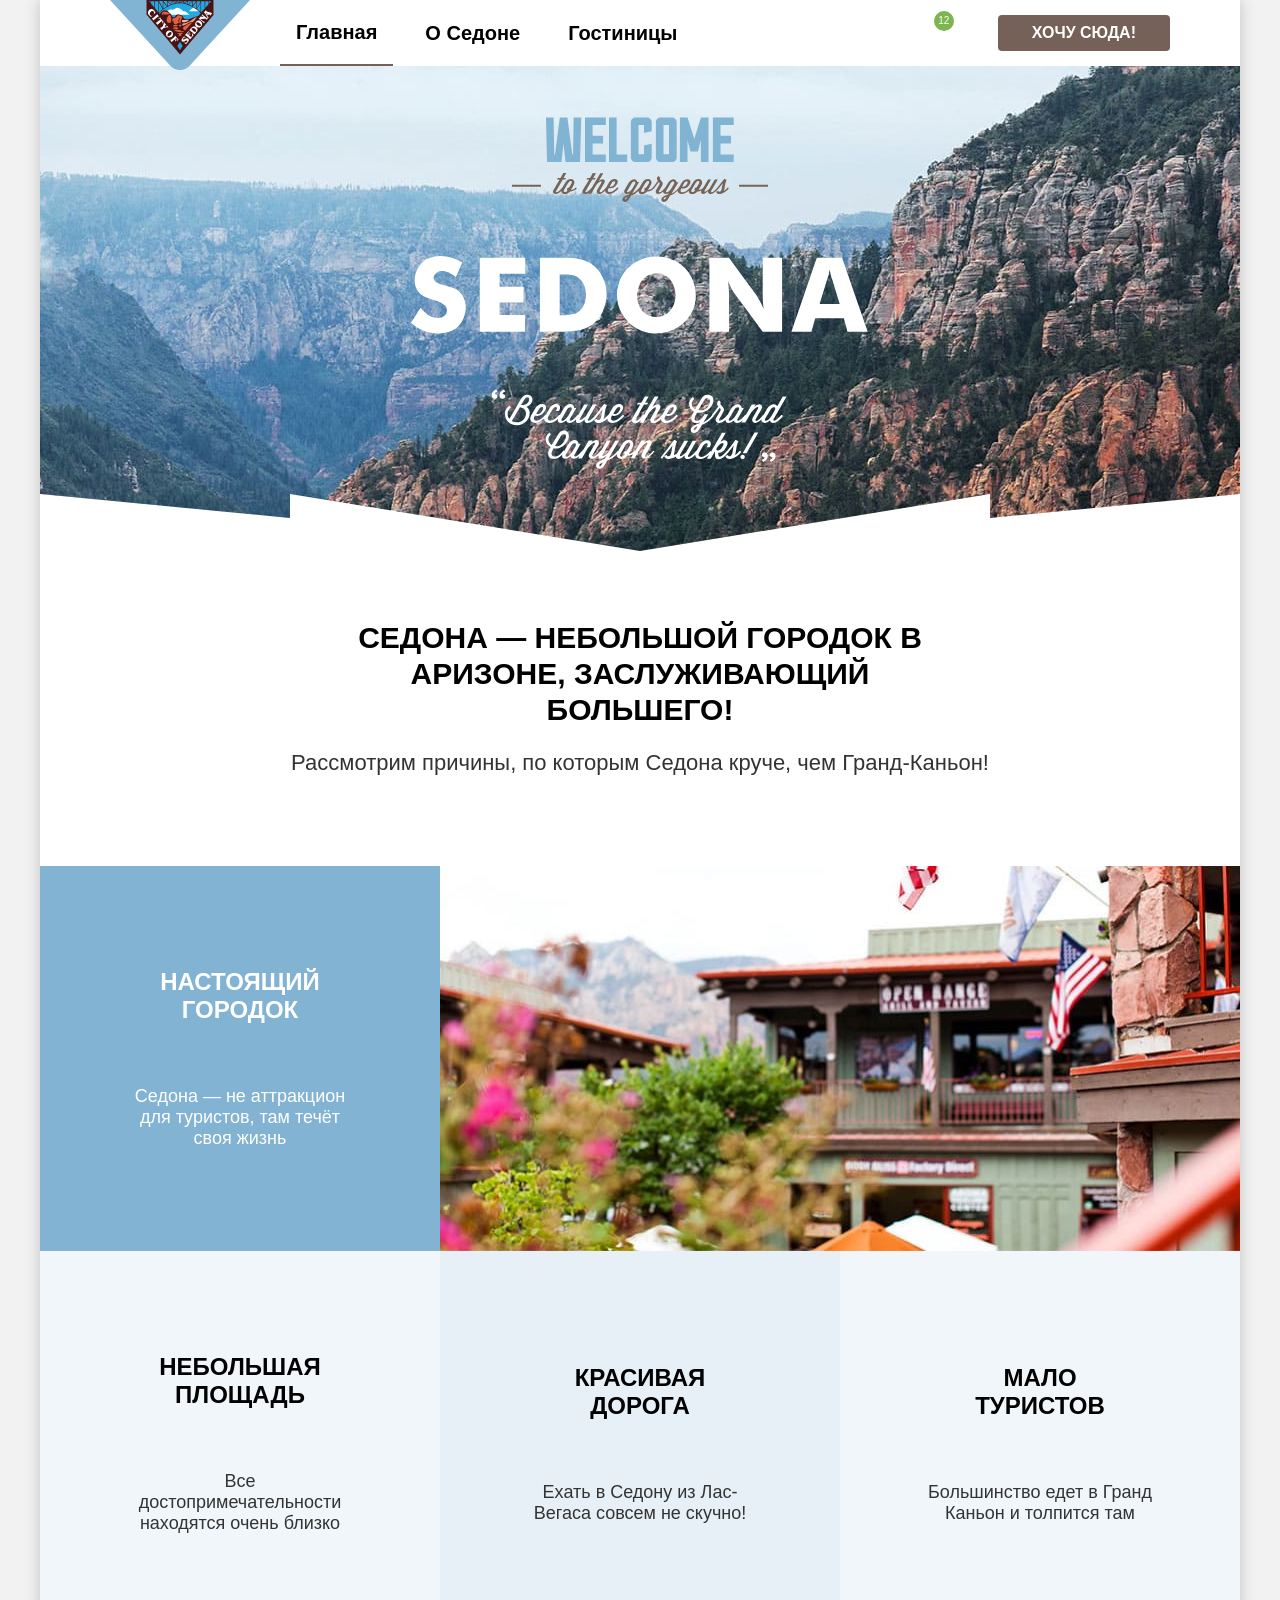
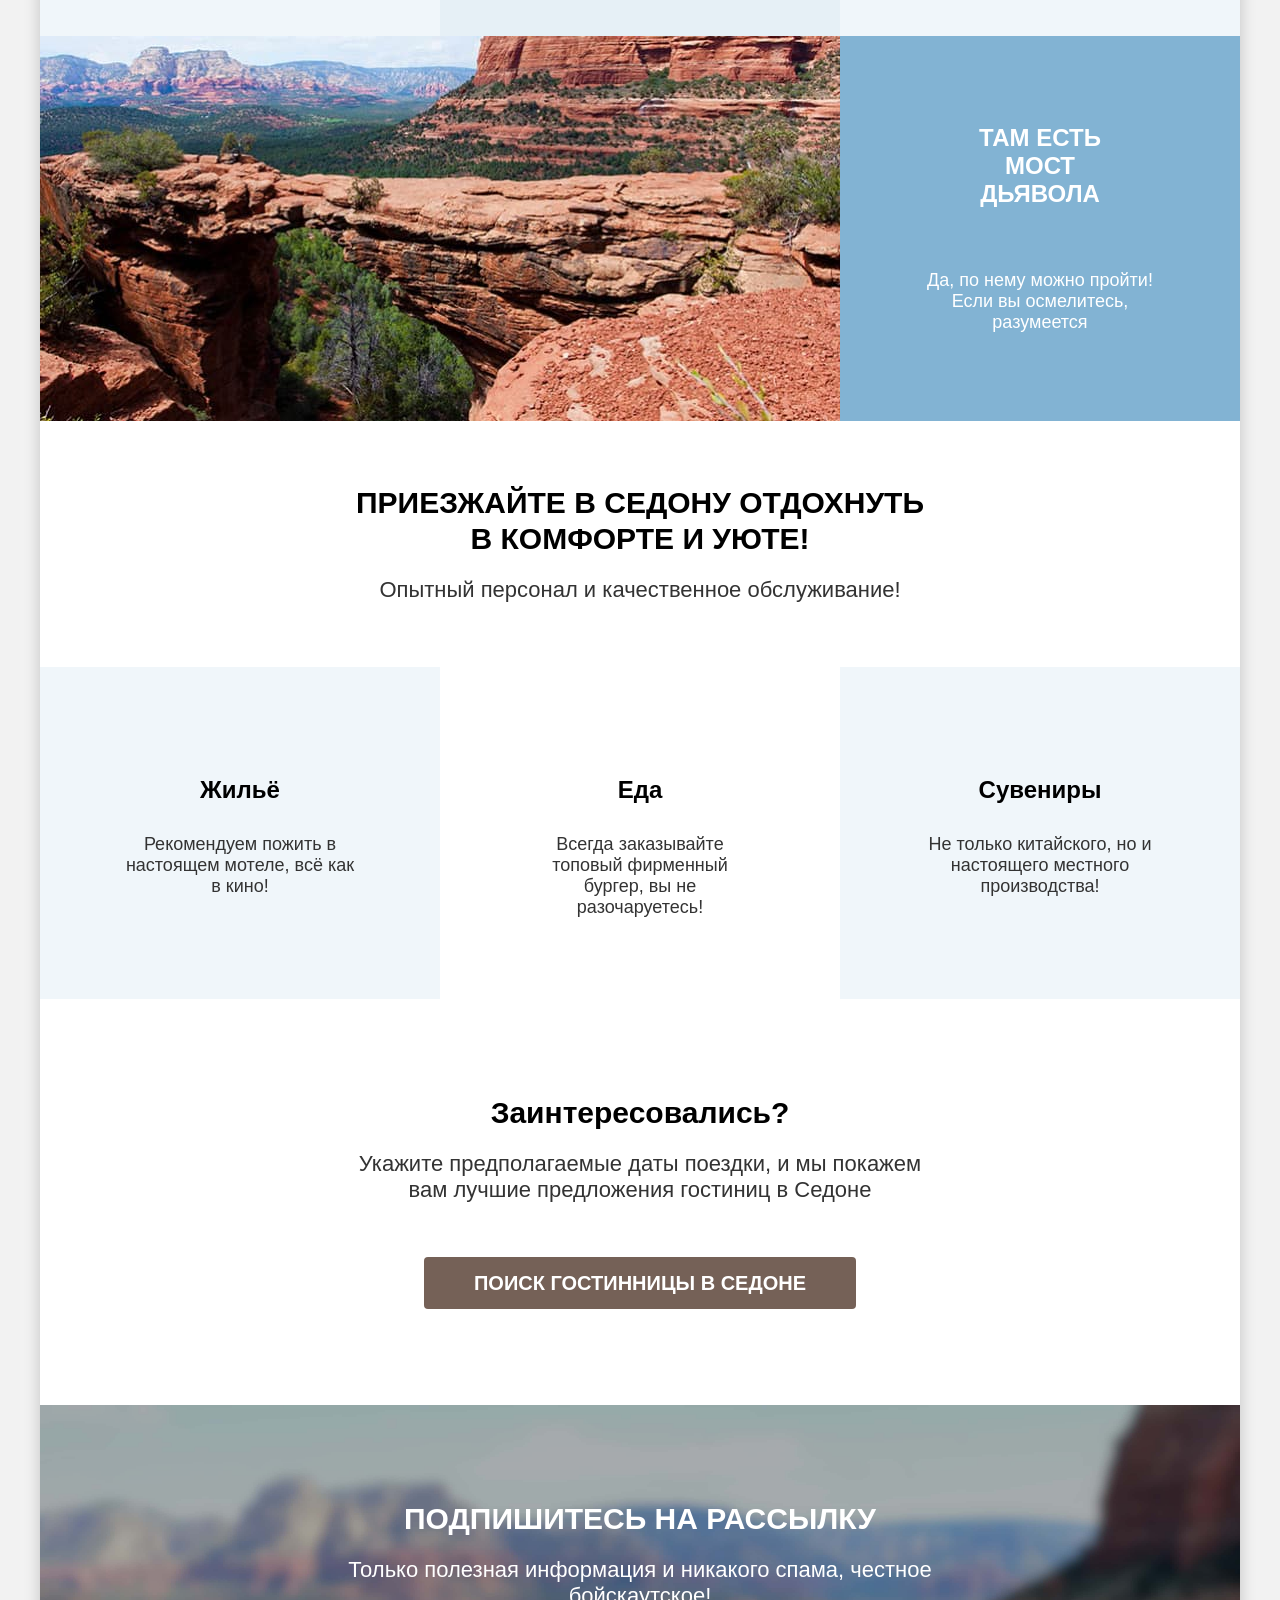
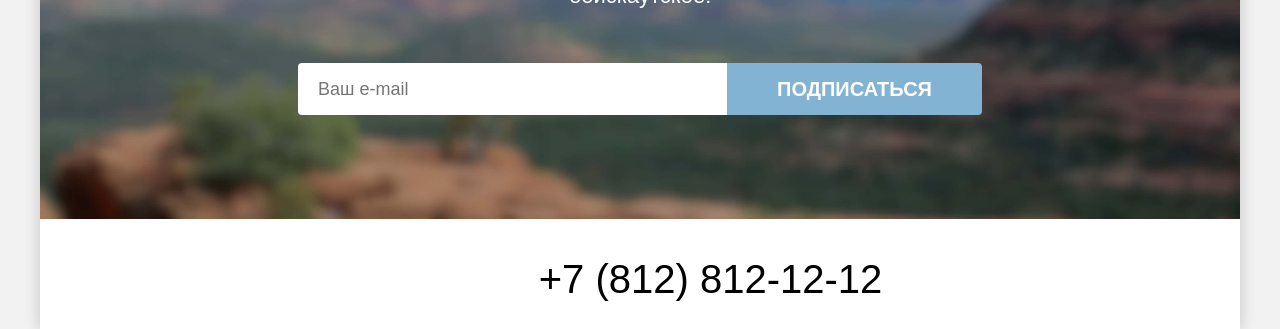
==== index.html @ 829bb5c4 "добавляет гриды" ====
<!DOCTYPE html>
<html lang="ru">

  <head>
    <meta charset="utf-8">
    <meta name="viewport" content="width=device-width,initial-scale=1">
    <link rel="stylesheet" href="styles/style.css">
    <title>HTML Academy: Седона</title>
  </head>

  <body class="page">
    <div class="page__wrapper">
      <header class="page-header">
        <nav class="page-header__navigation navigation">
          <a class="navigation__logo" href="index.html" aria-current="page">
            <img class="navigation__image" src="images/logo.svg" width="140" height="70" alt="Логотип Седона">
          </a>
          <ul class="navigation__list">
            <li class="navigation__item">
              <a class="navigation__link navigation__link_current" href="#" aria-current="page">Главная</a>
            </li>
            <li class="navigation__item">
              <a class="navigation__link" href="#">О Седоне</a>
            </li>
            <li class="navigation__item">
              <a class="navigation__link" href="catalog.html">Гостиницы</a>
            </li>
          </ul>
        </nav>
        <div class="page-header__user user-menu">
          <a class="user-menu__search user-menu__button" href="#">
            <span class="visually-hidden">Поиск</span>
          </a>
          <a class="user-menu__favorites user-menu__button" href="#">
            <span class="visually-hidden">Избранное</span>
            <span class="user-menu__favorites-count">12</span>
          </a>
          <a class="user-menu__want" href="#">хочу сюда!</a>
        </div>
      </header>

      <main class="main">
        <section class="main__hero hero">
          <img class="hero__image" src="images/hero.svg" width="458" height="352"
            alt="Welcome to the gorgeous Sedona, because the Grand Canyon sucks!" lang="en">
          <h1 class="visually-hidden">Сайти бронирования отелей в Седоне</h1>
        </section>

        <section class="main__advantages advantages">
          <h2 class="visually-hidden">Преимущества</h2>

          <p class="advantages__slogan">Седона — небольшой городок в Аризоне, заслуживающий большего!</p>
          <p class="advantages__subtext">Рассмотрим причины, по которым Седона круче, чем Гранд-Каньон!</p>

          <ul class="advantages__list">

            <li class="advantages__item advantages__item_dark advantages__item_special">
              <div class="advantages__container">
                <h3 class="advantages__title">Настоящий городок</h3>
                <p class="advantages__text advantages__text_dark">Седона — не аттракцион для туристов, там течёт своя
                  жизнь</p>
              </div>
              <img class="advantages__image" src="images/real-city.jpg" width="800" height="385" alt="Улицы седоны">
            </li>

            <li class="advantages__item advantages__item_light">

              <div class="advantages__container">
                <h3 class="advantages__title">Небольшая площадь</h3>
                <p class="advantages__text">Все достопримечательности находятся очень близко</p>
              </div>
            </li>

            <li class="advantages__item ">
              <div class="advantages__container">
                <h3 class="advantages__title">Красивая дорога</h3>
                <p class="advantages__text">Ехать в Седону из Лас-Вегаса совсем не скучно!</p>
              </div>
            </li>

            <li class="advantages__item advantages__item_light">
              <div class="advantages__container">
                <h3 class="advantages__title">Мало туристов</h3>
                <p class="advantages__text">Большинство едет в Гранд Каньон и толпится там</p>
              </div>
            </li>

            <li class="advantages__item advantages__item_dark advantages__item_special">
              <img class="advantages__image" src="images/devils-bridge.jpg" width="800" height="385" alt="Мост дьявола">
              <div class="advantages__container">
                <h3 class="advantages__title">Там есть
                  мост дьявола</h3>
                <p class="advantages__text advantages__text_dark">Да, по нему можно пройти! Если вы осмелитесь,
                  разумеется</p>
              </div>
            </li>
          </ul>
        </section>

        <section class="main__facilities facilities">
          <h2 class="visually-hidden">Возможности</h2>
          <p class="facilities__heading">Приезжайте в Седону отдохнуть<br>в комфорте и уюте!</p>
          <p class="facilities__text">Опытный персонал и качественное обслуживание!</p>
          <ul class="facilities__list">
            <li class="facilities__item facilities__item_dark">
              <h3 class="facilities__item-title">Жильё</h3>
              <p class="facilities__item-text">Рекомендуем пожить в настоящем мотеле,
                всё как в кино!</p>
            </li>
            <li class="facilities__item">
              <h3 class="facilities__item-title">Еда</h3>
              <p class="facilities__item-text">Всегда заказывайте
                топовый фирменный бургер, вы не разочаруетесь!</p>
            </li>
            <li class="facilities__item facilities__item_dark">
              <h3 class="facilities__item-title">Сувениры</h3>
              <p class="facilities__item-text">Не только китайского,
                но и настоящего местного производства!</p>
            </li>
          </ul>
        </section>

        <section class="main__hotel-search hotel-search">
          <h2 class="visually-hidden">Поиск гостиницы</h2>
          <p class="hotel-search__heading">Заинтересовались?</p>
          <p class="hotel-search__text">Укажите предполагаемые даты поездки, и мы покажем вам лучшие предложения
            гостиниц
            в Седоне</p>
          <button class="hotel-search__button" type="button">Поиск гостинницы в седоне</button>
        </section>

        <section class="main__subscribe subscribe subscribe_special">
          <h2 class="subscribe__heading">Подпишитесь на рассылку</h2>
          <p class="subscribe__text subscribe__text_special">Только полезная информация и никакого спама, честное
            бойскаутское!</p>
          <form class="subscribe__form" action="https://echo.htmlacademy.ru" method="post">
            <label class="visually-hidden" for="email">Укажите ваш e-mail</label>
            <input class="subscribe__email subscribe__email_special" type="email" name="email" id="email"
              placeholder="Ваш e-mail" required autocomplete="email">
            <button class="subscribe__button" type="submit">Подписаться</button>
          </form>
        </section>
      </main>

      <footer class="page-footer">
        <ul class="page-footer__social social">
          <li class="social__item">
            <a class="social__link" href="https://vk.com/htmlacademy">
              <span class="visually-hidden">Вконтакте</span>
            </a>
          </li>
          <li class="social__item">
            <a class="social__link" href="https://t.me/htmlacademy">
              <span class="visually-hidden">Телеграм</span>
            </a>
          </li>
          <li class="social__item">
            <a class="social__link" href="https://www.youtube.com/user/htmlacademyru">
              <span class="visually-hidden">Ютуб</span>
            </a>
          </li>
        </ul>
        <a class="page-footer__phone" href="tel:+78128121212">+7 (812) 812-12-12</a>
        <a class="page-footer__logo" href="https://htmlacademy.ru/intensive/htmlcss">
          <span class="visually-hidden">HTML Academy</span>
        </a>
      </footer>
    </div>
  </body>

</html>
---- styles/style.css ----
@font-face {
  font-family: "PT Sans";
  font-style: normal;
  font-weight: 400;
  src: url("../fonts/ptsans-400.woff2") format("woff2");
  font-display: swap;
}

@font-face {
  font-family: "PT Sans";
  font-style: normal;
  font-weight: 700;
  src: url("../fonts/ptsans-700.woff2") format("woff2");
  font-display: swap;
}

:root {
  --color-text-primary: #000000;
  --color-text-secondary: #333333;
  --color-text-tertiary: #ffffff;

  --color-background-primary: #ffffff;
  --color-background-secondary: #82b3d3;
  --color-background-tertiary: rgba(130, 179, 211, 0.12);
  --color-background-quaternary: rgba(130, 179, 211, 0.2);

  --color-image-background: #a9a2a2;

  --color-button-background-primary: #756157;
  --color-button-background-secondary: #82b3d3;
  --color-button-background-tertiary: #7db54f;
  --color-button-background-quaternary: #f2f2f2;

  --color-icon-border-default: #e5e5e5;
  --color-icon-border-focus: #68a2ca;
  --color-icon-border-active: #000000;

  --font-size-text-block: 18px;
  --font-size-text-small: 16px;
  --font-size-text-basic: 22px;

  --line-height-text-block: 21px;
  --line-height-text-small: 21px;
  --line-height-text-basic: 26px;

  --font-size-heading-primary: 60px;
  --font-size-heading-secondary: 30px;
  --font-size-heading-tertiary: 24px;
  --font-size-heading-quaternary: 20px;

  --line-height-heading-primary: 78px;
  --line-height-heading-secondary: 36px;
  --line-height-heading-tertiary: 28px;
  --line-height-heading-quaternary: 24px;

  --font-size-button-primary: 20px;
  --font-size-button-secondary: 16px;

  --line-height-button-primary: 36px;
  --line-height-button-secondary: 20px;

  --font-size-checkbox: 18px;
  --line-height-checkbox: 23px;
  --font-size-input: 18px;
  --line-height-input: 24px;

  --font-weight-bold: 700;
  --font-weight-regular: 400;
}

html {
  height: 100%;
}

body {
  font-family: "PT Sans", sans-serif;
  font-size: var(--font-size-text-block);
  line-height: var(--line-height-text-block);
  font-weight: var(--font-weight-regular);
  font-style: normal;
  color: var(--color-text-primary);
  background-color: var(--color-button-background-quaternary);
}

.visually-hidden {
  position: absolute;
  width: 1px;
  height: 1px;
  margin: -1px;
  border: 0;
  padding: 0;
  white-space: nowrap;
  clip-path: inset(100%);
  clip: rect(0 0 0 0);
  overflow: hidden;
}

.page {
  margin: unset;
  height: 100%;
}

.page__wrapper {
  background-color: var(--color-background-primary);
  display: flex;
  flex-direction: column;
  min-height: 100%;
  width: 1200px;
  margin: auto;
  box-shadow: 0 0 15px 0 rgba(0, 0, 0, 0.2);
}

.page-header {
  padding-inline: 70px;
  display: flex;
  gap: 50px;
  justify-content: space-between;
  align-items: center;
}

.page-header__navigation {
  z-index: 1;
}

/* navigation */
.navigation {
  display: flex;
  gap: 30px;
  flex-grow: 2;
  flex-basis: 516px;
}

.navigation__logo {
  margin-block-end: -6px;
}

.navigation__image {
  display: block;
  flex-shrink: 0;
}

.navigation__list {
  display: flex;
  flex-wrap: wrap;
  margin: 0;
  padding: 0;
  list-style-type: none;
  gap: 8px 16px;
  align-items: center;
}

.navigation__link {
  text-decoration: none;
  display: block;
  color: inherit;
  font-weight: var(--font-weight-bold);
  font-size: var(--font-size-heading-quaternary);
  line-height: var(--line-height-heading-quaternary);
  padding: 20px 16px;
}

.navigation__link_current {
  border-bottom: 2px solid #756257;
}

.user-menu {
  margin-inline-start: auto;
  display: flex;
  align-items: center;
  justify-content: flex-end;
  flex-basis: 268px;
  row-gap: 20px;
  flex-wrap: wrap;
  flex-grow: 1;
}

.user-menu__button {
  min-width: 44px;
  min-height: 44px;
  text-decoration: none;
}

.user-menu__favorites-count {
  font-size: 10px;
  line-height: 10px;
  width: 20px;
  height: 20px;
  border-radius: 50%;
  display: flex;
  justify-content: center;
  align-items: center;

  color: var(--color-text-tertiary);
  background-color: var(--color-button-background-tertiary);
}

.user-menu__want {
  font-size: var(--font-size-button-secondary);
  line-height: var(--line-height-button-secondary);
  font-weight: var(--font-weight-bold);
  background-color: var(--color-button-background-primary);
  color: var(--color-text-tertiary);
  text-transform: uppercase;
  text-decoration: none;
  padding: 8px 34px;
  border: none;
  border-radius: 4px;
  margin-inline-start: 20px;
}

.hero {
  background-image:
    url("../images/divider.svg"), url("../images/index-main.jpg");
  background-repeat: no-repeat;
  background-size: 100% auto, cover;
  background-position: left bottom, left top;
  background-color: var(--color-image-background);
  padding-block: 51px 82px;
}

.hero__image {
  margin: auto;
  display: block;
}

/* advantages */
.advantages {
  padding-block-start: 69px;
}

.advantages__slogan {
  font-size: var(--font-size-heading-secondary);
  line-height: var(--line-height-heading-secondary);
  font-weight: var(--font-weight-bold);
  text-align: center;
  text-transform: uppercase;
  margin: 0 auto 20px;
  max-width: 620px;
}

.advantages__subtext {
  font-size: var(--font-size-text-basic);
  line-height: var(--line-height-text-basic);
  color: var(--color-text-secondary);
  text-align: center;
  margin-block-end: 90px;
  padding-inline: 150px;
}

.advantages__list {
  margin: 0;
  padding: 0;
  list-style-type: none;
  display: flex;
  flex-wrap: wrap;
}

.advantages__item {
  background-color: var(--color-background-quaternary);
  text-align: center;
  flex-basis: 400px;
  flex-grow: 1;
  min-height: 385px;
  display: flex;
  align-items: center;
}

.advantages__item_dark {
  background-color: var(--color-background-secondary);
  color: var(--color-text-tertiary);
}

.advantages__item_light {
  background-color: var(--color-background-tertiary);
}

.advantages__item_special {
  flex-basis: 100%;
}

.advantages__container {
  flex-grow: 1;
  padding-inline: 85px;
  max-width: 400px;
}

.advantages__image {
  flex-grow: 2;
  display: block;
}

.advantages__title {
  font-size: var(--font-size-heading-tertiary);
  line-height: var(--line-height-heading-tertiary);
  font-weight: var(--font-weight-bold);
  text-transform: uppercase;
  margin: 0 auto 62px;
  max-width: 175px;
}

.advantages__text {
  color: var(--color-text-secondary);
  margin: 0;
}

.advantages__text_dark {
  color: inherit;
}

/* facilities */
.facilities {
  text-align: center;
}

.facilities__heading {
  font-size: var(--font-size-heading-secondary);
  line-height: var(--line-height-heading-secondary);
  font-weight: var(--font-weight-bold);
  text-transform: uppercase;
  margin: 64px auto 20px;
}

.facilities__text {
  font-size: var(--font-size-text-basic);
  line-height: var(--line-height-text-basic);
  color: var(--color-text-secondary);
  margin: 0 auto 64px;
}

.facilities__list {
  margin: 0;
  padding: 0;
  list-style-type: none;
  display: flex;
  flex-wrap: wrap;
}

.facilities__item {
  box-sizing: border-box;
  text-align: center;
  padding: 79px 85px 81px;
  flex-basis: 33.3%;
  flex-grow: 1;
}

.facilities__item_dark {
  background-color: var(--color-background-tertiary);
}

.facilities__item-title {
  font-size: var(--font-size-heading-tertiary);
  line-height: var(--line-height-heading-tertiary);
  font-weight: var(--font-weight-bold);
  margin: 30px auto;
  max-width: 230px;
}

.facilities__item-text {
  color: var(--color-text-secondary);
  margin: 0 auto;
  max-width: 230px;
}

/* search */
.hotel-search {
  text-align: center;
  padding: 96px 304px;
}

.hotel-search__heading {
  font-size: var(--font-size-heading-secondary);
  line-height: var(--line-height-heading-secondary);
  font-weight: var(--font-weight-bold);
  margin: 0 auto 20px;
}

.hotel-search__text {
  font-size: var(--font-size-text-basic);
  line-height: var(--line-height-text-basic);
  color: var(--color-text-secondary);
  margin: 0 auto 54px;
}

.hotel-search__button {
  font-size: var(--font-size-button-primary);
  line-height: var(--line-height-button-primary);
  font-weight: var(--font-weight-bold);
  background-color: var(--color-button-background-primary);
  color: var(--color-text-tertiary);
  text-transform: uppercase;
  padding: 8px 50px;
  border: none;
  border-radius: 4px;
}

/* subscribe */
.subscribe {
  text-align: center;
  color: var(--color-text-primary);
  padding: 96px 258px 104px;
}

.subscribe_special {
  background-image: url("../images/subcribe.jpg");
  background-color: var(--color-image-background);
  color: var(--color-text-tertiary);
  background-repeat: no-repeat;
  background-size: cover;
}

.subscribe__heading {
  font-size: var(--font-size-heading-secondary);
  line-height: var(--line-height-heading-secondary);
  font-weight: var(--font-weight-bold);
  text-transform: uppercase;
  margin: 0 auto 20px;
}

.subscribe__text {
  font-size: var(--font-size-text-basic);
  line-height: var(--line-height-text-basic);
  color: var(--color-text-secondary);
  margin: 0 auto 54px;
}

.subscribe__text_special {
  color: inherit;
}

.subscribe__form {
  display: flex;
}

.subscribe__email {
  font-size: var(--font-size-input);
  line-height: var(--line-height-input);
  background-color: var(--color-background-primary);
  font-weight: inherit;
  font-family: inherit;
  border: none;
  border-radius: 4px 0 0 4px;
  padding: 14px 20px;
  margin: 0;
  color: inherit;
  width: 452px;
}

.subscribe__email_reverse {
  background-color: var(--color-button-background-quaternary);
}

.subscribe__button {
  font-size: var(--font-size-button-primary);
  line-height: var(--line-height-button-primary);
  font-weight: var(--font-weight-bold);
  background-color: var(--color-button-background-secondary);
  color: var(--color-text-tertiary);
  text-transform: uppercase;
  margin: 0;
  padding: 8px 50px;
  border: none;
  border-radius: 0 4px 4px 0;
}

/* footer */
.page-footer {
  padding: 40px 70px 30px;
  display: flex;
  justify-content: space-between;
  gap: 30px;
}

.social {
  display: flex;
  list-style: none;
  padding: 0;
  margin: 0;
}

.social__link {
  display: block;
  min-width: 47px;
  min-height: 40px;
}

.page-footer__phone {
  font-size: 40px;
  line-height: 40px;
  color: inherit;
  text-decoration: none;
  max-width: 500px;
}

/* main */
.main {
  flex-grow: 1;
}

.main__container {
  background-color: var(--color-image-background);
  background-image: url("../images/filter.jpg");
  background-repeat: no-repeat;
  background-size: cover;
  background-position: center;
  padding: 35px 70px 70px;
}

.main__title {
  font-size: var(--font-size-heading-primary);
  line-height: var(--line-height-heading-primary);
  font-weight: var(--font-weight-bold);
  color: var(--color-text-tertiary);
  margin: 0 auto 8px 0;
}

.breadcrumbs__link {
  text-decoration: none;
  font-size: var(--font-size-text-small);
  line-height: var(--line-height-text-small);
  font-weight: inherit;
  color: var(--color-text-tertiary);
}

.breadcrumbs {
  list-style: none;
  padding: 0;
  margin: 0;
  display: flex;
  gap: 10px;
}

.main__breadcrumbs {
  margin-block-end: 40px;
}

/* filters */
.filters {
  color: var(--color-text-tertiary);
}

.filters__form {
  display: flex;
  gap: 70px;
}

.filters__group {
  margin: 0;
  padding: 0;
  border: none;
  max-width: 200px;
}

.filters__group:last-of-type {
  margin-inline-start: auto
}

.filters__legend {
  font-size: var(--font-size-heading-quaternary);
  line-height: var(--line-height-heading-quaternary);
  font-weight: var(--font-weight-bold);
  margin-block-end: 32px;
}

.filters__list {
  list-style: none;
  padding: 0;
  margin: 0;
  display: flex;
  flex-direction: column;
  gap: 16px;
}

.filters__button-container {
  list-style: none;
  padding: 0;
  margin: 0;
  display: flex;
  flex-direction: column;
  gap: 16px;
}

.filters__checkbox {
  margin: 0;
}

.filters__radio {
  margin: 0;
}

.filters__label {
  font-size: var(--font-size-checkbox);
  line-height: var(--line-height-checkbox);
  margin-inline-start: 16px;
}

.filter__container {
  grid-area: list;
  font-size: var(--font-size-input);
  line-height: var(--line-height-input);
  margin-inline-start: auto;
  display: flex;
  align-items: center;
}

.filters__price {
  font-family: inherit;
  font-weight: var(--font-weight-bold);
  font-size: inherit;
  line-height: inherit;
  max-width: 96px;
  box-sizing: border-box;
  padding: 12px 0 12px 20px;
  border: none;
}

.filters__price:first-of-type {
  border-radius: 4px 0 0 4px;
}

.filters__price-text {
  background-color: var(--color-background-primary);
  color: var(--color-text-primary);
  padding: 12px 20px 12px 10px;
}

.filters__price-text:last-of-type {
  border-radius: 0 4px 4px 0;
}

.filters__price-text + .filters__price {
  margin-inline-start: 2px;
}

.filters__button {
  font-size: var(--font-size-button-secondary);
  line-height: var(--line-height-button-secondary);
  font-weight: var(--font-weight-bold);
  color: var(--color-text-tertiary);
  text-transform: uppercase;
  min-width: 191px;
  border: none;
  border-radius: 4px;
  padding: 0 8px;
  padding-block: 8px;
}

.filters__submit {
  background-color: var(--color-button-background-secondary);
  margin-block-start: 56px;
}

.filters__reset {
  background-color: transparent;
}

/* view-control */

.view-control {
  display: flex;
  align-items: start;
  justify-content: space-between;
}

.view-control__results {
  font-size: var(--font-size-heading-secondary);
  line-height: var(--line-height-heading-secondary);
  font-weight: var(--font-weight-bold);
  text-transform: uppercase;
  margin: 0;
}

.view-control__sort {
  font-family: inherit;
  font-size: inherit;
  line-height: inherit;
  font-weight: inherit;
  color: inherit;
  background-color: var(--color-background-primary);
  padding: 12px 20px;
  min-width: 292px;
  box-sizing: border-box;
  border: 2px solid #e5e5e5;
  margin-inline-start: auto;
  margin-inline-end: 14px;
}

.display-type {
  list-style: none;
  display: flex;
  flex-wrap: wrap;
  justify-content: end;
  gap: 8px;
  padding: 0;
  margin: 0;
  width: 216px;
}

.display-type__link {
  padding: 15px 14px;
  border: 1.5px solid var(--color-icon-border-default);
  border-radius: 4px;
  display: block;
}

.display-type__image {
  display: block;
}

.display-type__link_active {
  border: 2px solid var(--color-icon-border-active);
}

/* hotels */
.main__hotels-container {
  padding: 50px 70px 60px;
}

.hotels {
  padding-block: 40px 60px;
}

.hotels__list {
  list-style: none;
  padding: 0;
  margin: 0;
  display: grid;
  grid-template-columns: repeat(3, minmax(200px, 1fr));
  gap: 20px;
  padding-block-end: 40px;
}

.hotels__item {
  display: grid;
  grid-template-columns: 1fr 1fr;
  Grid-template-rows: min-content auto min-content min-content min-content;
  grid-template-areas: "image image"
    "title title"
    "type price"
    "link button"
    "stars rating";
  gap: 16px 20px;
  padding: 20px;
  box-shadow: 0 0 0 1px var(--color-icon-border-default);
}

.hotels__link-image {
  grid-area: image;
}

.hotels__image {
  width: 100%;
  height: auto;
  display: block;
}

.hotels__link-title {
  text-decoration: none;
  color: inherit;
  grid-area: title;
  display: block;
  margin: 0;
  margin-block-end: auto;
}

.hotels__title {
  font-size: var(--font-size-heading-tertiary);
  line-height: var(--line-height-heading-tertiary);
  font-weight: var(--font-weight-bold);
  margin: 0;
}

.hotels__type {
  text-align: left;
  color: var(--color-text-secondary);
  grid-area: type;
  margin: 0;
}

.hotels__price {
  text-align: right;
  color: var(--color-text-secondary);
  grid-area: price;
  margin: 0;
}

.hotels__button {
  color: var(--color-text-tertiary);
  font-size: var(--font-size-button-secondary);
  line-height: var(--line-height-button-secondary);
  font-weight: var(--font-weight-bold);
  text-align: center;
  text-transform: uppercase;
  text-decoration: none;
  padding: 8px 0.5em;
  border-radius: 4px;
  max-width: 140px;
}

.hotels__details {
  background-color: var(--color-button-background-primary);
  grid-area: link;
}

.hotels__favorite {
  background-color: var(--color-button-background-secondary);
  border: none;
  grid-area: button;
}

.hotels__favorite_active {
  background-color: var(--color-button-background-tertiary);
}

.hotels__stars {
  grid-area: stars;
  background-image: url("../images/star.svg");
  background-repeat: space;
  background-position: left;
  background-size: 18px 40px;
  max-height: 38px;
}

.hotels__stars_one {
  max-width: 17px;
}

.hotels__stars_two {
  max-width: 40px;
}

.hotels__stars_three {
  max-width: 63px;
}

.hotels__stars_four {
  max-width: 86px;
}

.hotels__stars_five {
  max-width: 108px;
}

.hotels__rating {
  color: var(--color-text-secondary);
  font-size: 16px;
  line-height: 20px;
  text-transform: uppercase;
  text-align: center;
  background-color: var(--color-button-background-quaternary);
  grid-area: rating;
  padding-block: 9px 8px;
  margin: 0;
  border-radius: 4px;
}

/* pagination */

.pagination {
  list-style-type: none;
  margin: 0;
  padding: 0;
  display: flex;
  flex-wrap: wrap;
  gap: 8px;
  padding-block-start: 40px;
}


.pagination__link {
  background-color: var(--color-background-secondary);
  color: var(--color-text-tertiary);
  min-width: 60px;
  min-height: 60px;
  border-radius: 4px;
  text-decoration: none;
  font-size: var(--font-size-button-primary);
  line-height: var(--line-height-button-primary);
  font-weight: var(--font-weight-bold);
  text-align: center;
  display: flex;
  justify-content: center;
  align-items: center;
  height: 100%;
  padding-inline: 0.5em;
  box-sizing: border-box;
}

.pagination__link_more {
  color: var(--color-text-primary);
  background-color: var(--color-background-primary);
}

.pagination__link_current {
  color: var(--color-text-primary);
  background-color: var(--color-button-background-quaternary);
}
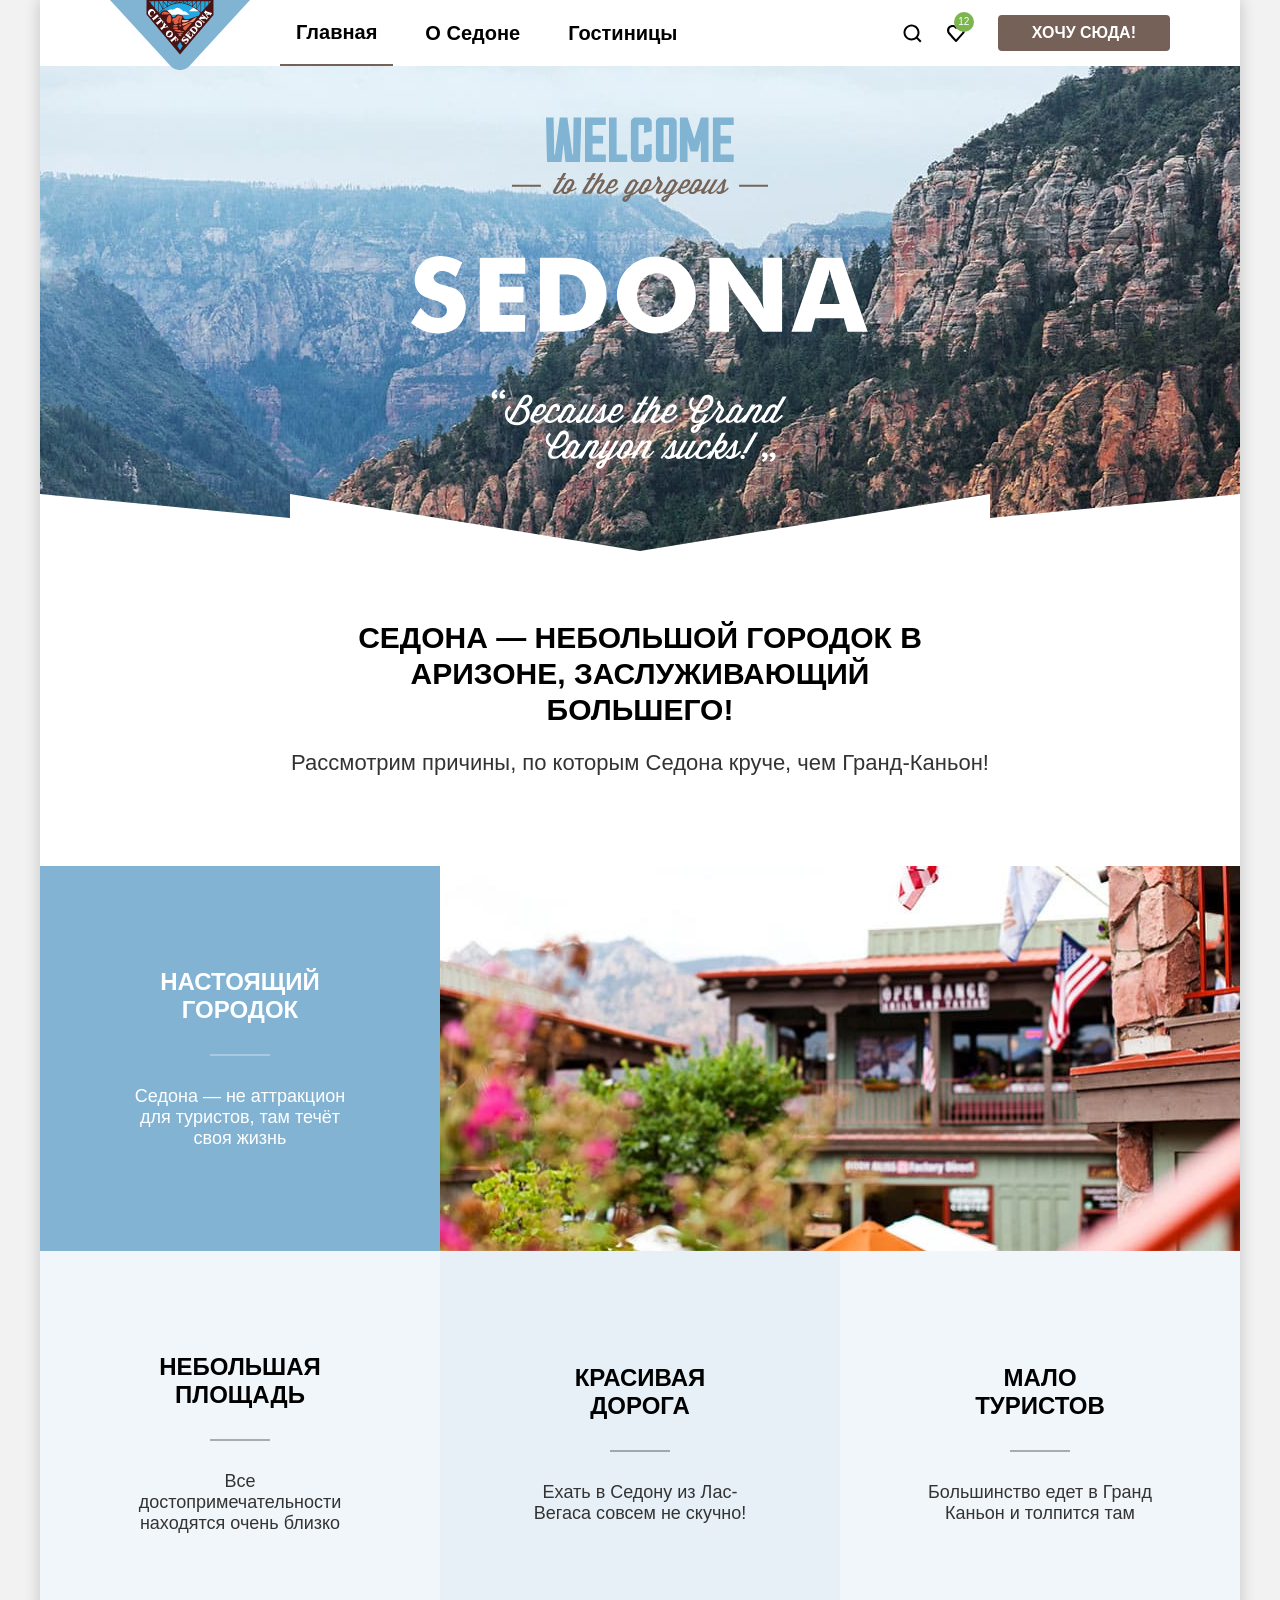
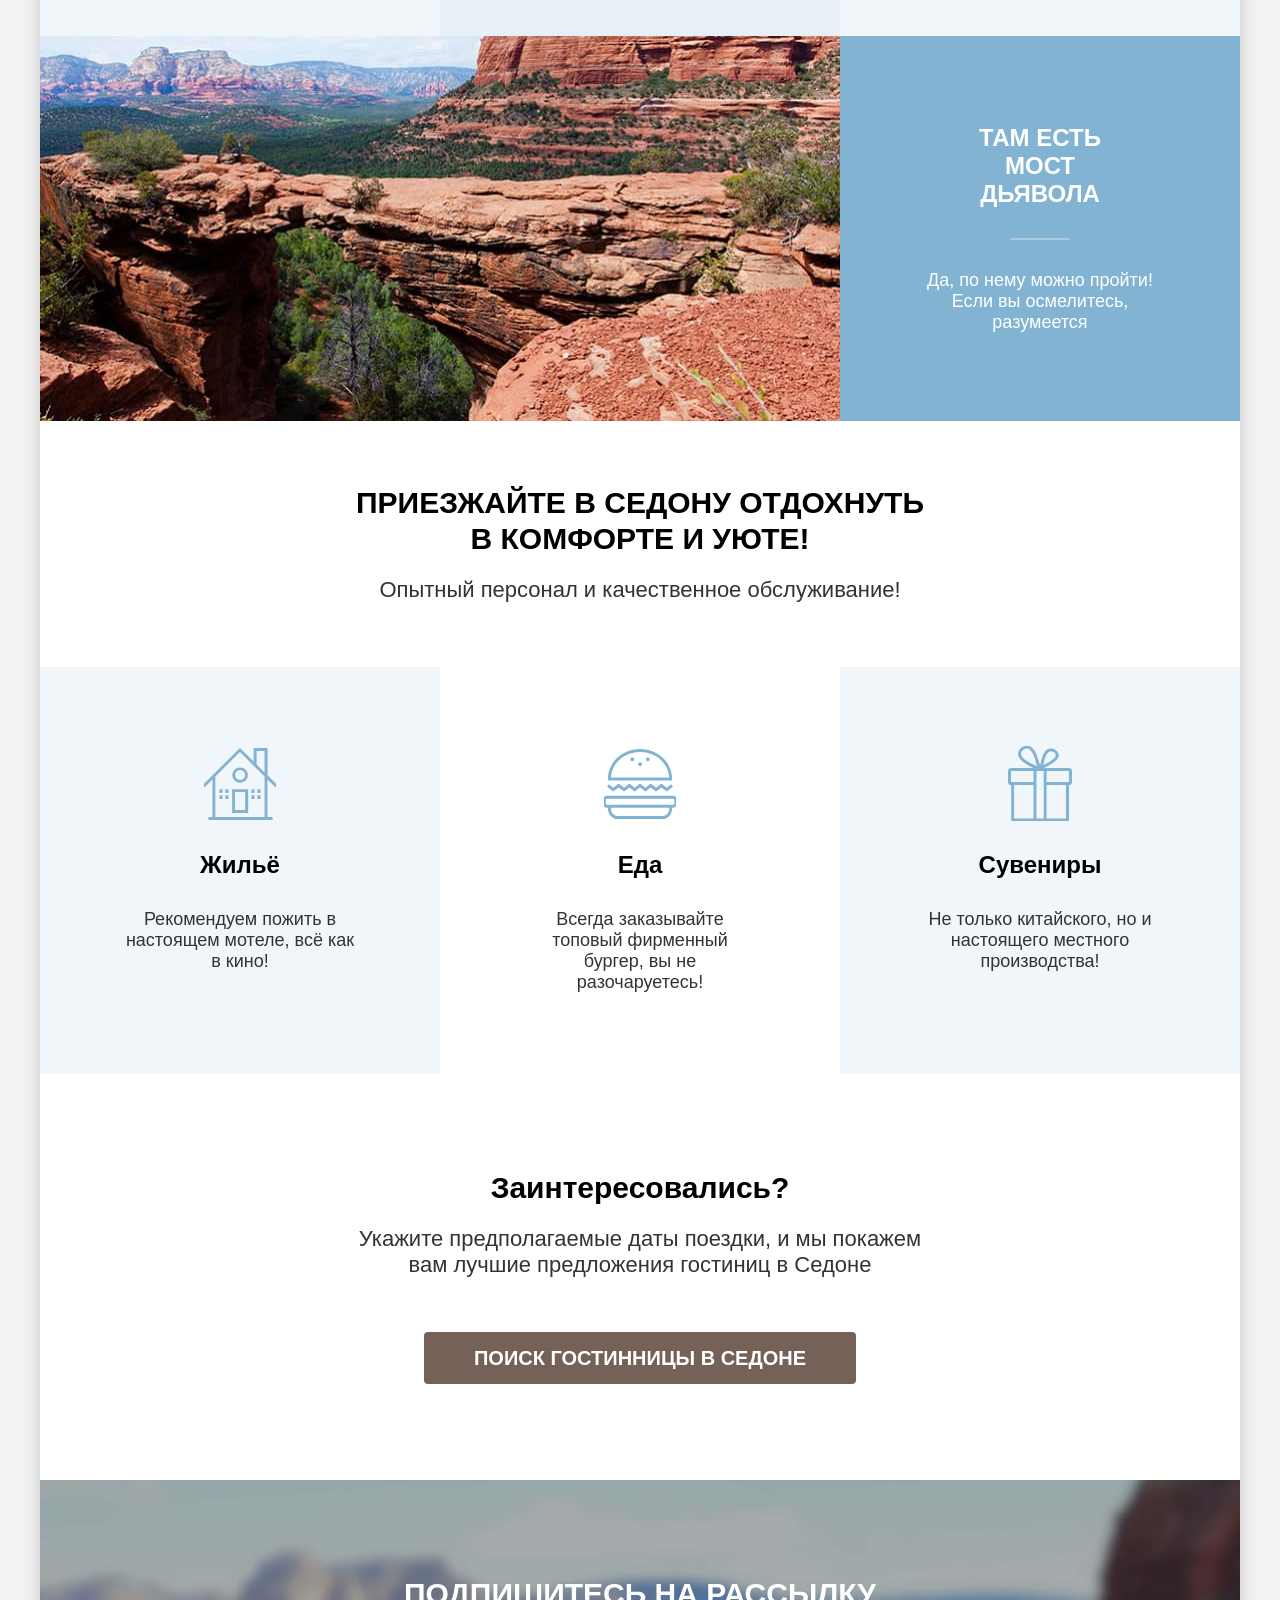
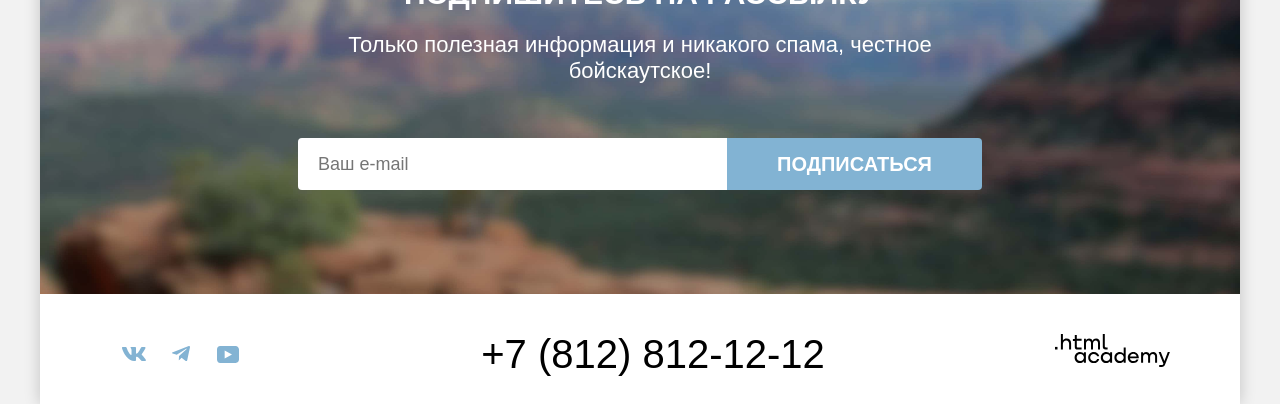
==== commit 4e798a48: "Добавляет состояния у кнопок и декоративную графику" ====
--- a/index.html
+++ b/index.html
@@ -29,9 +29,20 @@
         </nav>
         <div class="page-header__user user-menu">
           <a class="user-menu__search user-menu__button" href="#">
+            <svg class="user-menu__icon" width="20" height="20" viewBox="0 0 20 20" fill="none" xmlns="http://www.w3.org/2000/svg" aria-hidden="true" focusable="false">
+              <path
+                d="M19.5 18.0083L15.8 14.3287C16.8 13.0359 17.5 11.3453 17.5 9.4558C17.5 5.08011 13.9 1.5 9.5 1.5C5.1 1.5 1.5 5.17956 1.5 9.55525C1.5 13.9309 5.1 17.511 9.5 17.511C11.3 17.511 13 16.9144 14.4 15.8204L18.1 19.5L19.5 18.0083ZM9.5 15.5221C6.2 15.5221 3.5 12.837 3.5 9.55525C3.5 6.27348 6.2 3.5884 9.5 3.5884C12.8 3.5884 15.5 6.27348 15.5 9.55525C15.5 12.837 12.8 15.5221 9.5 15.5221Z"
+                fill="currentColor" />
+            </svg>
             <span class="visually-hidden">Поиск</span>
           </a>
           <a class="user-menu__favorites user-menu__button" href="#">
+            <svg class="user-menu__icon" width="20" height="20" viewBox="0 0 20 20" fill="none"
+              xmlns="http://www.w3.org/2000/svg" aria-hidden="true" focusable="false">
+              <path
+                d="M9.9 19C9.6 19 9.3 18.9 9.1 18.6C3.7 12.5 2.4 11.1 2.1 10.7C1.4 9.8 1 8.6 1 7.4C1 4.4 3.4 2 6.5 2C7.8 2 9 2.5 10 3.3C11 2.5 12.3 2 13.5 2C16.5 2 19 4.4 19 7.4C19 8.7 18.5 9.9 17.7 10.8L10.7 18.7C10.5 18.9 10.3 19 9.9 19ZM3.9 9.5C4.2 9.9 7.4 13.5 10 16.4L16.2 9.4C16.7 8.9 16.9 8.2 16.9 7.4C16.9 5.6 15.4 4.1 13.6 4.1C12.6 4.1 11.6 4.6 10.9 5.4C10.6 5.7 10.3 5.8 10 5.8C9.7 5.8 9.4 5.6 9.2 5.4C8.5 4.6 7.5 4.1 6.5 4.1C4.7 4.1 3.2 5.6 3.2 7.4C3.1 8.3 3.5 9 3.9 9.5C3.8 9.5 3.8 9.5 3.9 9.5Z"
+                fill="currentColor" />
+            </svg>
             <span class="visually-hidden">Избранное</span>
             <span class="user-menu__favorites-count">12</span>
           </a>
@@ -56,7 +67,7 @@
 
             <li class="advantages__item advantages__item_dark advantages__item_special">
               <div class="advantages__container">
-                <h3 class="advantages__title">Настоящий городок</h3>
+                <h3 class="advantages__title advantages__title_special">Настоящий городок</h3>
                 <p class="advantages__text advantages__text_dark">Седона — не аттракцион для туристов, там течёт своя
                   жизнь</p>
               </div>
@@ -88,7 +99,7 @@
             <li class="advantages__item advantages__item_dark advantages__item_special">
               <img class="advantages__image" src="images/devils-bridge.jpg" width="800" height="385" alt="Мост дьявола">
               <div class="advantages__container">
-                <h3 class="advantages__title">Там есть
+                <h3 class="advantages__title advantages__title_special">Там есть
                   мост дьявола</h3>
                 <p class="advantages__text advantages__text_dark">Да, по нему можно пройти! Если вы осмелитесь,
                   разумеется</p>
@@ -102,17 +113,17 @@
           <p class="facilities__heading">Приезжайте в Седону отдохнуть<br>в комфорте и уюте!</p>
           <p class="facilities__text">Опытный персонал и качественное обслуживание!</p>
           <ul class="facilities__list">
-            <li class="facilities__item facilities__item_dark">
+            <li class="facilities__item facilities__item_dark facilities__item_home">
               <h3 class="facilities__item-title">Жильё</h3>
               <p class="facilities__item-text">Рекомендуем пожить в настоящем мотеле,
                 всё как в кино!</p>
             </li>
-            <li class="facilities__item">
+            <li class="facilities__item facilities__item_food">
               <h3 class="facilities__item-title">Еда</h3>
               <p class="facilities__item-text">Всегда заказывайте
                 топовый фирменный бургер, вы не разочаруетесь!</p>
             </li>
-            <li class="facilities__item facilities__item_dark">
+            <li class="facilities__item facilities__item_dark facilities__item_souvenirs">
               <h3 class="facilities__item-title">Сувениры</h3>
               <p class="facilities__item-text">Не только китайского,
                 но и настоящего местного производства!</p>
@@ -146,22 +157,65 @@
         <ul class="page-footer__social social">
           <li class="social__item">
             <a class="social__link" href="https://vk.com/htmlacademy">
+              <svg class="social__icon" width="24" height="14" viewBox="0 0 24 14" fill="none"
+                xmlns="http://www.w3.org/2000/svg" aria-hidden="true" focusable="false">
+                <path fill-rule="evenodd" clip-rule="evenodd"
+                  d="M23.45 0.948C23.616 0.402 23.45 0 22.655 0H20.03C19.362 0 19.054 0.347 18.887 0.73C18.887 0.73 17.552 3.926 15.661 6.002C15.049 6.604 14.771 6.795 14.437 6.795C14.27 6.795 14.019 6.604 14.019 6.057V0.948C14.019 0.292 13.835 0 13.279 0H9.151C8.734 0 8.483 0.304 8.483 0.593C8.483 1.214 9.429 1.358 9.526 3.106V6.904C9.526 7.737 9.373 7.888 9.039 7.888C8.149 7.888 5.984 4.677 4.699 1.003C4.45 0.288 4.198 0 3.527 0H0.9C0.15 0 0 0.347 0 0.73C0 1.412 0.89 4.8 4.145 9.281C6.315 12.341 9.37 14 12.153 14C13.822 14 14.028 13.632 14.028 12.997V10.684C14.028 9.947 14.186 9.8 14.715 9.8C15.105 9.8 15.772 9.992 17.33 11.467C19.11 13.216 19.403 14 20.405 14H23.03C23.78 14 24.156 13.632 23.94 12.904C23.702 12.18 22.852 11.129 21.725 9.882C21.113 9.172 20.195 8.407 19.916 8.024C19.527 7.533 19.638 7.314 19.916 6.877C19.916 6.877 23.116 2.451 23.449 0.948H23.45Z"
+                  fill="currentColor" />
+              </svg>
               <span class="visually-hidden">Вконтакте</span>
             </a>
           </li>
           <li class="social__item">
             <a class="social__link" href="https://t.me/htmlacademy">
+              <svg class="social__icon" width="18" height="16" viewBox="0 0 18 16" fill="none"
+                xmlns="http://www.w3.org/2000/svg" aria-hidden="true" focusable="false">
+                <path
+                  d="M16.785 0.0992597L0.840489 6.24776C-0.247661 6.68481 -0.241365 7.29184 0.640845 7.56253L4.73445 8.83953L14.2058 2.8637C14.6537 2.59121 15.0629 2.7378 14.7265 3.03636L7.05283 9.96185H7.05103L7.05283 9.96275L6.77045 14.1823C7.18413 14.1823 7.36669 13.9925 7.59871 13.7686L9.58705 11.8351L13.7229 14.89C14.4855 15.31 15.0332 15.0941 15.2229 14.1841L17.9379 1.38885C18.2158 0.274623 17.5126 -0.229883 16.785 0.0992597Z"
+                  fill="currentColor" />
+              </svg>
               <span class="visually-hidden">Телеграм</span>
             </a>
           </li>
           <li class="social__item">
             <a class="social__link" href="https://www.youtube.com/user/htmlacademyru">
+              <svg class="social__icon" width="22" height="17" viewBox="0 0 22 17" fill="none"
+                xmlns="http://www.w3.org/2000/svg" aria-hidden="true" focusable="false">
+                <path
+                  d="M18.607 0H3.17413C1.31343 0 0 1.59375 0 3.4V13.4937C0 15.4062 1.31343 17 3.17413 17H18.8259C20.4677 17 22 15.4062 22 13.6V3.4C21.7811 1.59375 20.4677 0 18.607 0ZM7.66169 12.5375V4.4625L14.995 8.5L7.66169 12.5375Z"
+                  fill="currentColor" />
+              </svg>
               <span class="visually-hidden">Ютуб</span>
             </a>
           </li>
         </ul>
         <a class="page-footer__phone" href="tel:+78128121212">+7 (812) 812-12-12</a>
         <a class="page-footer__logo" href="https://htmlacademy.ru/intensive/htmlcss">
+          <svg width="115" height="33" viewBox="0 0 115 33" fill="currentColor" xmlns="http://www.w3.org/2000/svg" aria-hidden="true" focusable="false">
+            <path d="M0 12.9V15.5H2.5V12.9H0Z" />
+            <path
+              d="M11.6 4.5C10 4.5 8.8 5.2 8 6.2H7.9V0H5.9V15.5H7.9V10.2C7.9 8.1 9.2 6.6 11.2 6.6C13 6.6 14.1 8 14.1 9.8V15.5H16.1V9.4C16.2 6.4 14.3 4.5 11.6 4.5Z" />
+            <path
+              d="M26.6 4.8H21.8V1.1H19.8V4.9H17.9V6.9H19.8V12.9C19.8 14.6 20.8 15.6 22.5 15.6H26.6V13.6H22.9C22.2 13.6 21.8 13.2 21.8 12.5V6.8H26.6V4.8Z" />
+            <path
+              d="M41.1 4.6C39.5 4.6 38.2 5.4 37.6 6.7H37.5C36.9 5.5 35.7 4.6 34.1 4.6C32.7 4.6 31.6 5.4 31 6.4H30.9V4.8H29V15.4H31V10C31 8 32 6.5 33.6 6.5C35.1 6.5 36 7.5 36 9.1V15.4H38V9.8C38 7.4 39.4 6.5 40.6 6.5C42.1 6.5 43 7.5 43 9.1V15.4H45V8.9C45.1 6.4 43.6 4.6 41.1 4.6Z" />
+            <path
+              d="M47.8 12.7C47.8 14.4 48.8 15.4 50.6 15.4H52.6V13.4H50.9C50.2 13.4 49.8 13 49.8 12.3V0H47.8V12.7Z" />
+            <path
+              d="M28.9 19.7C28 18.6 26.7 17.9 25 17.9C21.9 17.9 19.6 20.2 19.6 23.5C19.6 26.8 21.9 29.1 25 29.1C26.8 29.1 28 28.3 28.8 27.2H28.9V28.8H30.9V18.2H28.9V19.7ZM25.3 27.1C23.1 27.1 21.7 25.5 21.7 23.5C21.7 21.5 23.1 19.9 25.3 19.9C27.5 19.9 28.9 21.5 28.9 23.5C28.9 25.4 27.5 27.1 25.3 27.1Z" />
+            <path
+              d="M44.2 22C43.7 19.6 41.6 17.9 38.8 17.9C35.4 17.9 33.2 20.4 33.2 23.5C33.2 26.6 35.4 29.1 38.8 29.1C41.6 29.1 43.7 27.3 44.2 24.9H42.1C41.7 26.2 40.4 27.2 38.8 27.2C36.6 27.2 35.2 25.6 35.2 23.6C35.2 21.6 36.6 20 38.8 20C40.4 20 41.6 21 42.1 22.2H44.2V22Z" />
+            <path
+              d="M55.1 19.7C54.2 18.6 52.9 17.9 51.2 17.9C48.1 17.9 45.8 20.2 45.8 23.5C45.8 26.8 48.1 29.1 51.2 29.1C53 29.1 54.2 28.3 55 27.2H55.1V28.8H57.1V18.2H55.1V19.7ZM51.5 27.1C49.3 27.1 47.9 25.5 47.9 23.5C47.9 21.5 49.3 19.9 51.5 19.9C53.7 19.9 55.1 21.5 55.1 23.5C55.1 25.4 53.6 27.1 51.5 27.1Z" />
+            <path
+              d="M68.7 19.8C67.8 18.7 66.5 17.9 64.8 17.9C61.7 17.9 59.4 20.2 59.4 23.5C59.4 26.8 61.6 29.1 64.8 29.1C66.5 29.1 67.8 28.3 68.6 27.3H68.7V28.8H70.7V13.4H68.7V19.8ZM65.1 27.1C62.9 27.1 61.5 25.5 61.5 23.5C61.5 21.5 62.9 19.9 65.1 19.9C67.3 19.9 68.7 21.5 68.7 23.5C68.6 25.5 67.2 27.1 65.1 27.1Z" />
+            <path
+              d="M78.3 17.9C75 17.9 72.8 20.4 72.8 23.5C72.8 26.5 74.9 29.1 78.3 29.1C80.8 29.1 82.8 27.8 83.5 25.5H81.4C80.9 26.5 79.8 27.1 78.4 27.1C76.5 27.1 75.1 25.8 75 24.2H83.8C84 20.6 81.8 17.9 78.3 17.9ZM78.3 19.8C80 19.8 81.3 20.8 81.6 22.4H75.1C75.4 20.9 76.6 19.8 78.3 19.8Z" />
+            <path
+              d="M98.2 17.9C96.6 17.9 95.3 18.7 94.6 19.9H94.5C93.9 18.7 92.7 17.9 91.1 17.9C89.7 17.9 88.6 18.6 88 19.7V18.2H86.1V28.8H88.1V23.4C88.1 21.4 89.1 20 90.7 19.9C92.2 19.9 93.1 20.9 93.1 22.5V28.8H95.1V23.2C95.1 20.8 96.5 19.9 97.7 19.9C99.2 19.9 100.1 20.9 100.1 22.5V28.8H102.1V22.3C102.2 19.7 100.7 17.9 98.2 17.9Z" />
+            <path
+              d="M109.4 27L105.8 18.1H103.6L108.4 29.7C108.1 30.6 107.7 30.9 106.7 30.9H104.2V32.9H106.7C108.5 32.9 109.5 32.1 110.2 30.3L114.9 18.1H112.8L109.4 27Z" />
+          </svg>
           <span class="visually-hidden">HTML Academy</span>
         </a>
       </footer>
--- a/styles/style.css
+++ b/styles/style.css
@@ -16,8 +16,13 @@
 
 :root {
   --color-text-primary: #000000;
+  --color-text-primary-hover: #756157;
+  --color-text-primary-active: rgba(117, 97, 87, 0.3);
   --color-text-secondary: #333333;
   --color-text-tertiary: #ffffff;
+  --color-text-tertiary-hover: rgba(255, 255, 255, 0.6);
+  --color-text-tertiary-active: rgba(255, 255, 255, 0.3);
+  --color-text-tertiary-disabled: rgba(255, 255, 255, 0.1);
 
   --color-background-primary: #ffffff;
   --color-background-secondary: #82b3d3;
@@ -27,13 +32,21 @@
   --color-image-background: #a9a2a2;
 
   --color-button-background-primary: #756157;
+  --color-button-background-primary-hover: #615048;
   --color-button-background-secondary: #82b3d3;
+  --color-button-background-secondary-hover: #68a2ca;
   --color-button-background-tertiary: #7db54f;
+  --color-button-background-tertiary-hover: #6c9e42;
   --color-button-background-quaternary: #f2f2f2;
-
-  --color-icon-border-default: #e5e5e5;
-  --color-icon-border-focus: #68a2ca;
-  --color-icon-border-active: #000000;
+  --color-button-background-disabled: #e5e5e5;
+
+  --icons-basic: #000000;
+  --icons-second: #83b3d3;
+  --icons-text: #7db54f;
+  --icons-hover: #756157;
+  --icons-active: rgba(117, 97, 87, 0.3);
+  --icons-second-hover: #68a2ca;
+  --icons-second-active: rgba(104, 162, 202, 0.3);
 
   --font-size-text-block: 18px;
   --font-size-text-small: 16px;
@@ -159,6 +172,15 @@
   padding: 20px 16px;
 }
 
+.navigation__link:hover,
+.navigation__link:focus-visible {
+  color: var(--color-text-primary-hover);
+}
+
+.navigation__link:active {
+  color: var(--color-text-primary-active);
+}
+
 .navigation__link_current {
   border-bottom: 2px solid #756257;
 }
@@ -176,8 +198,39 @@
 
 .user-menu__button {
   min-width: 44px;
-  min-height: 44px;
+  min-height: 64px;
   text-decoration: none;
+  position: relative;
+  color: inherit;
+}
+
+.user-menu__button:hover,
+.user-menu__button:focus-visible {
+  color: var(--color-text-primary-hover);
+
+  & .user-menu__favorites-count {
+    color: var(--color-text-tertiary-hover);
+    background-color: var(--color-button-background-tertiary-hover);
+  }
+}
+
+.user-menu__button:active {
+  color: var(--color-text-primary-active);
+
+  & .user-menu__favorites-count {
+    color: var(--color-text-tertiary-active);
+    background-color: var(--color-button-background-tertiary);
+  }
+
+}
+
+.user-menu__icon {
+  position: absolute;
+  top: 0;
+  right: 0;
+  bottom: 0;
+  left: 0;
+  margin: auto;
 }
 
 .user-menu__favorites-count {
@@ -189,7 +242,10 @@
   display: flex;
   justify-content: center;
   align-items: center;
-
+  position: absolute;
+  top: 11px;
+  right: 4px;
+  z-index: 1;
   color: var(--color-text-tertiary);
   background-color: var(--color-button-background-tertiary);
 }
@@ -208,6 +264,16 @@
   margin-inline-start: 20px;
 }
 
+.user-menu__want:hover,
+.user-menu__want:focus-visible {
+  background-color: var(--color-button-background-primary-hover);
+}
+
+.user-menu__want:active {
+  background-color: var(--color-button-background-primary);
+  color: var(--color-text-tertiary-active);
+}
+
 .hero {
   background-image:
     url("../images/divider.svg"), url("../images/index-main.jpg");
@@ -294,8 +360,21 @@
   line-height: var(--line-height-heading-tertiary);
   font-weight: var(--font-weight-bold);
   text-transform: uppercase;
-  margin: 0 auto 62px;
+  margin: 0 auto 30px;
   max-width: 175px;
+}
+
+.advantages__title::after {
+  content: "";
+  display: block;
+  width: 60px;
+  height: 2px;
+  background-color: rgba(0, 0, 0, 0.3);
+  margin: 30px auto 0;
+}
+
+.advantages__title_special::after {
+  background-color: rgba(255, 255, 255, 0.3);
 }
 
 .advantages__text {
@@ -339,8 +418,30 @@
   box-sizing: border-box;
   text-align: center;
   padding: 79px 85px 81px;
-  flex-basis: 33.3%;
+  flex-basis: 400px;
   flex-grow: 1;
+}
+
+.facilities__item::before {
+  content: "";
+  width: 72px;
+  height: 75px;
+  display: block;
+  margin: 0 auto 30px;
+  background-repeat: no-repeat;
+  background-position: center;
+}
+
+.facilities__item_home::before {
+  background-image: url("../images/home.svg");
+}
+
+.facilities__item_food::before {
+  background-image: url("../images/food.svg");
+}
+
+.facilities__item_souvenirs::before {
+  background-image: url("../images/souvenirs.svg");
 }
 
 .facilities__item_dark {
@@ -351,7 +452,7 @@
   font-size: var(--font-size-heading-tertiary);
   line-height: var(--line-height-heading-tertiary);
   font-weight: var(--font-weight-bold);
-  margin: 30px auto;
+  margin: 0 auto 30px;
   max-width: 230px;
 }
 
@@ -391,6 +492,17 @@
   padding: 8px 50px;
   border: none;
   border-radius: 4px;
+  cursor: pointer;
+}
+
+.hotel-search__button:hover,
+.hotel-search__button:focus-visible {
+  background-color: var(--color-button-background-primary-hover);
+}
+
+.hotel-search__button:active {
+  background-color: var(--color-button-background-primary);
+  color: var(--color-text-tertiary-active);
 }
 
 /* subscribe */
@@ -460,6 +572,21 @@
   padding: 8px 50px;
   border: none;
   border-radius: 0 4px 4px 0;
+  cursor: pointer;
+}
+
+.subscribe__button:hover,
+.subscribe__button:focus-visible {
+  background-color: var(--color-button-background-secondary-hover);
+}
+
+.subscribe__button:active {
+  background-color: var(--color-button-background-secondary);
+  color: var(--color-text-tertiary-active);
+}
+
+.subscribe__button:disabled {
+  background-color: var(--color-button-background-disabled);
 }
 
 /* footer */
@@ -481,6 +608,26 @@
   display: block;
   min-width: 47px;
   min-height: 40px;
+  color: var(--icons-second);
+  position: relative;
+}
+
+.social__link:hover,
+.social__link:focus-visible {
+  color: var(--icons-second-hover);
+}
+
+.social__link:active {
+  color: var(--icons-second-active);
+}
+
+.social__icon {
+  position: absolute;
+  top: 0;
+  right: 0;
+  bottom: 0;
+  left: 0;
+  margin: auto;
 }
 
 .page-footer__phone {
@@ -490,6 +637,29 @@
   text-decoration: none;
   max-width: 500px;
 }
+
+.page-footer__phone:hover,
+.page-footer__phone:focus-visible {
+  color: var(--color-text-primary-hover);
+}
+
+.page-footer__phone:active {
+  color: var(--color-text-primary-active);
+}
+
+.page-footer__logo {
+  color: inherit;
+}
+
+.page-footer__logo:hover,
+.page-footer__logo:focus-visible {
+  color: var(--color-text-primary-hover);
+}
+
+.page-footer__logo:active {
+  color: var(--color-text-primary-active);
+}
+
 
 /* main */
 .main {
@@ -513,24 +683,72 @@
   margin: 0 auto 8px 0;
 }
 
+.breadcrumbs {
+  list-style: none;
+  padding: 0;
+  margin: 0;
+  display: flex;
+  align-items: center;
+  row-gap: 10px;
+}
+
+.main__breadcrumbs {
+  margin-block-end: 40px;
+}
+
+.breadcrumbs__item {
+  color: var(--color-text-tertiary);
+  display: flex;
+}
+
+.breadcrumbs__item:not(:last-child)::after {
+  content: "";
+  width: 7px;
+  height: 20px;
+  margin: auto 5px;
+  background-image: url("../images/arrow.svg");
+  background-repeat: no-repeat;
+  background-position: center;
+  display: block;
+}
+
+.breadcrumbs__item:first-child .breadcrumbs__link {
+  padding-inline-start: 0;
+}
+
 .breadcrumbs__link {
+  padding-inline: 5px;
   text-decoration: none;
   font-size: var(--font-size-text-small);
   line-height: var(--line-height-text-small);
   font-weight: inherit;
-  color: var(--color-text-tertiary);
-}
-
-.breadcrumbs {
-  list-style: none;
-  padding: 0;
-  margin: 0;
-  display: flex;
-  gap: 10px;
-}
-
-.main__breadcrumbs {
-  margin-block-end: 40px;
+  color: inherit;
+
+  &:hover {
+    opacity: 0.6;
+  }
+
+  &:active {
+    opacity: 0.3;
+  }
+}
+
+.breadcrumbs__link_home {
+  display: block;
+  position: relative;
+  padding-block: 3px;
+  padding-inline-end: 5px;
+  width: 15px;
+  height: 18px;
+}
+
+.breadcrumbs__icon {
+  position: absolute;
+  top: 0;
+  right: 0;
+  bottom: 0;
+  left: 0;
+  margin: auto;
 }
 
 /* filters */
@@ -568,6 +786,16 @@
   display: flex;
   flex-direction: column;
   gap: 16px;
+}
+
+.filters__item {
+  &:hover {
+    opacity: 0.6;
+  }
+
+  &:active {
+    opacity: 0.3;
+  }
 }
 
 .filters__button-container {
@@ -647,10 +875,40 @@
 .filters__submit {
   background-color: var(--color-button-background-secondary);
   margin-block-start: 56px;
+  cursor: pointer;
+}
+
+.filters__submit:hover,
+.filters__submit:focus-visible {
+  background-color: var(--color-button-background-secondary-hover);
+}
+
+.filters__submit:active {
+  background-color: var(--color-button-background-secondary);
+  color: var(--color-text-tertiary-active);
+}
+
+.filters__submit:disabled {
+  background-color: var(--color-button-background-disabled);
+  cursor: not-allowed;
 }
 
 .filters__reset {
   background-color: transparent;
+  cursor: pointer;
+}
+
+.filters__reset:hover {
+  color: var(--color-text-tertiary-hover);
+}
+
+.filters__reset:active {
+  color: var(--color-text-tertiary-active);
+}
+
+.filters__reset:disabled {
+  color: var(--color-text-tertiary-disabled);
+  cursor: not-allowed
 }
 
 /* view-control */
@@ -697,7 +955,7 @@
 
 .display-type__link {
   padding: 15px 14px;
-  border: 1.5px solid var(--color-icon-border-default);
+  border: 1.5px solid var(--color-button-background-disabled);
   border-radius: 4px;
   display: block;
 }
@@ -707,7 +965,7 @@
 }
 
 .display-type__link_active {
-  border: 2px solid var(--color-icon-border-active);
+  border: 2px solid var(--icons-basic);
 }
 
 /* hotels */
@@ -724,7 +982,7 @@
   padding: 0;
   margin: 0;
   display: grid;
-  grid-template-columns: repeat(3, minmax(200px, 1fr));
+  grid-template-columns: repeat(3, 1fr);
   gap: 20px;
   padding-block-end: 40px;
 }
@@ -740,7 +998,7 @@
     "stars rating";
   gap: 16px 20px;
   padding: 20px;
-  box-shadow: 0 0 0 1px var(--color-icon-border-default);
+  box-shadow: 0 0 0 1px var(--color-button-background-disabled);
 }
 
 .hotels__link-image {
@@ -749,6 +1007,7 @@
 
 .hotels__image {
   width: 100%;
+  object-fit: contain;
   height: auto;
   display: block;
 }
@@ -767,6 +1026,15 @@
   line-height: var(--line-height-heading-tertiary);
   font-weight: var(--font-weight-bold);
   margin: 0;
+
+  &:hover,
+  &:focus-visible {
+    color: var(--color-text-primary-hover);
+  }
+
+  &:active {
+    color: var(--color-text-primary-active);
+  }
 }
 
 .hotels__type {
@@ -801,14 +1069,50 @@
   grid-area: link;
 }
 
+.hotels__details:hover,
+.hotels__details:focus-visible {
+  background-color: var(--color-button-background-primary-hover);
+}
+
+.hotels__details:active {
+  background-color: var(--color-button-background-primary);
+  color: var(--color-text-tertiary-active);
+}
+
 .hotels__favorite {
   background-color: var(--color-button-background-secondary);
   border: none;
   grid-area: button;
+  cursor: pointer;
+}
+
+.hotels__favorite:hover,
+.hotels__favorite:focus-visible {
+  background-color: var(--color-button-background-secondary-hover);
+}
+
+.hotels__favorite:active {
+  background-color: var(--color-button-background-secondary);
+  color: var(--color-text-tertiary-active);
 }
 
 .hotels__favorite_active {
   background-color: var(--color-button-background-tertiary);
+}
+
+.hotels__favorite_active:hover,
+.hotels__favorite_active:focus-visible {
+  background-color: var(--color-button-background-tertiary-hover);
+}
+
+.hotels__favorite_active:active {
+  background-color: var(--color-button-background-tertiary);
+}
+
+.hotels__button:disabled {
+  background-color: var(--color-button-background-disabled);
+  color: var(--color-text-tertiary);
+  cursor: default;
 }
 
 .hotels__stars {
@@ -865,9 +1169,8 @@
   padding-block-start: 40px;
 }
 
-
 .pagination__link {
-  background-color: var(--color-background-secondary);
+  background-color: var(--color-button-background-secondary);
   color: var(--color-text-tertiary);
   min-width: 60px;
   min-height: 60px;
@@ -885,6 +1188,16 @@
   box-sizing: border-box;
 }
 
+.pagination__link:hover,
+.pagination__link:focus-visible {
+  background-color: var(--color-button-background-secondary-hover);
+}
+
+.pagination__link:active {
+  color: var(--color-text-tertiary-active);
+  background-color: var(--color-button-background-secondary);
+}
+
 .pagination__link_more {
   color: var(--color-text-primary);
   background-color: var(--color-background-primary);
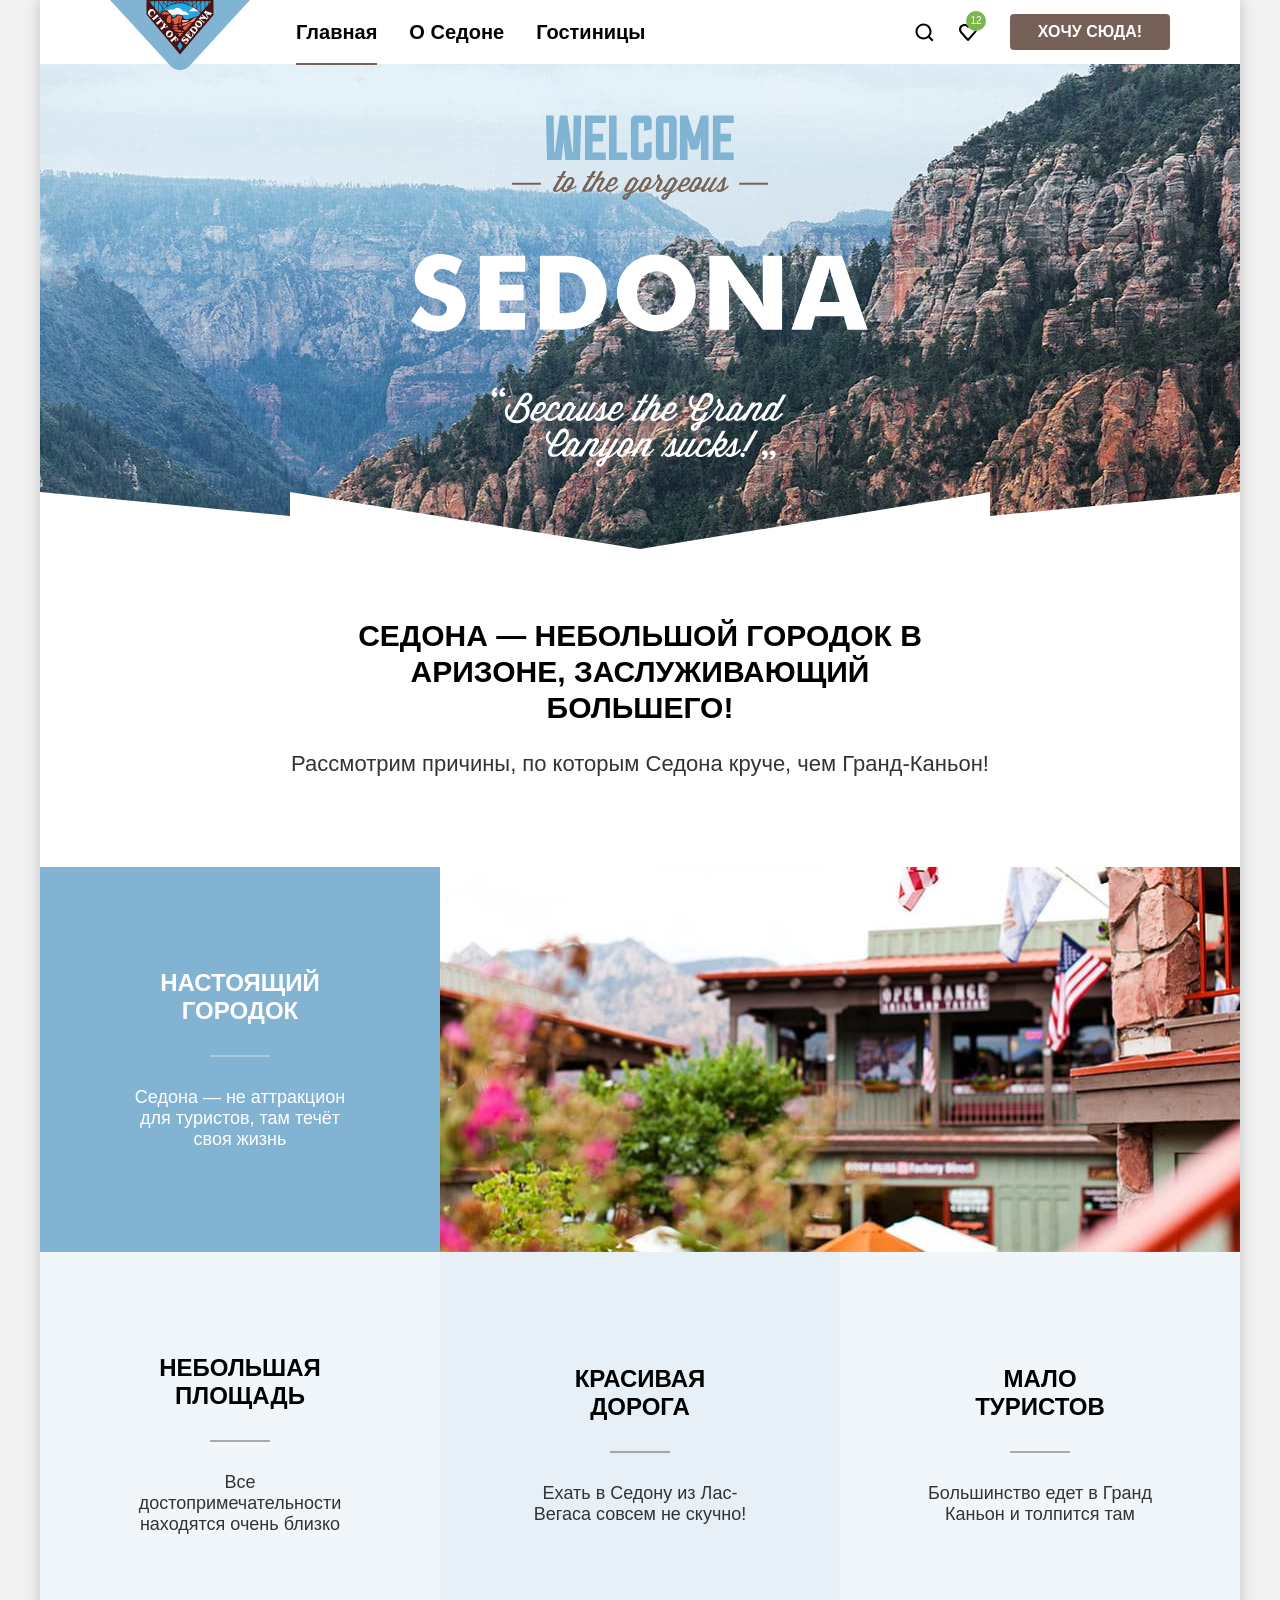
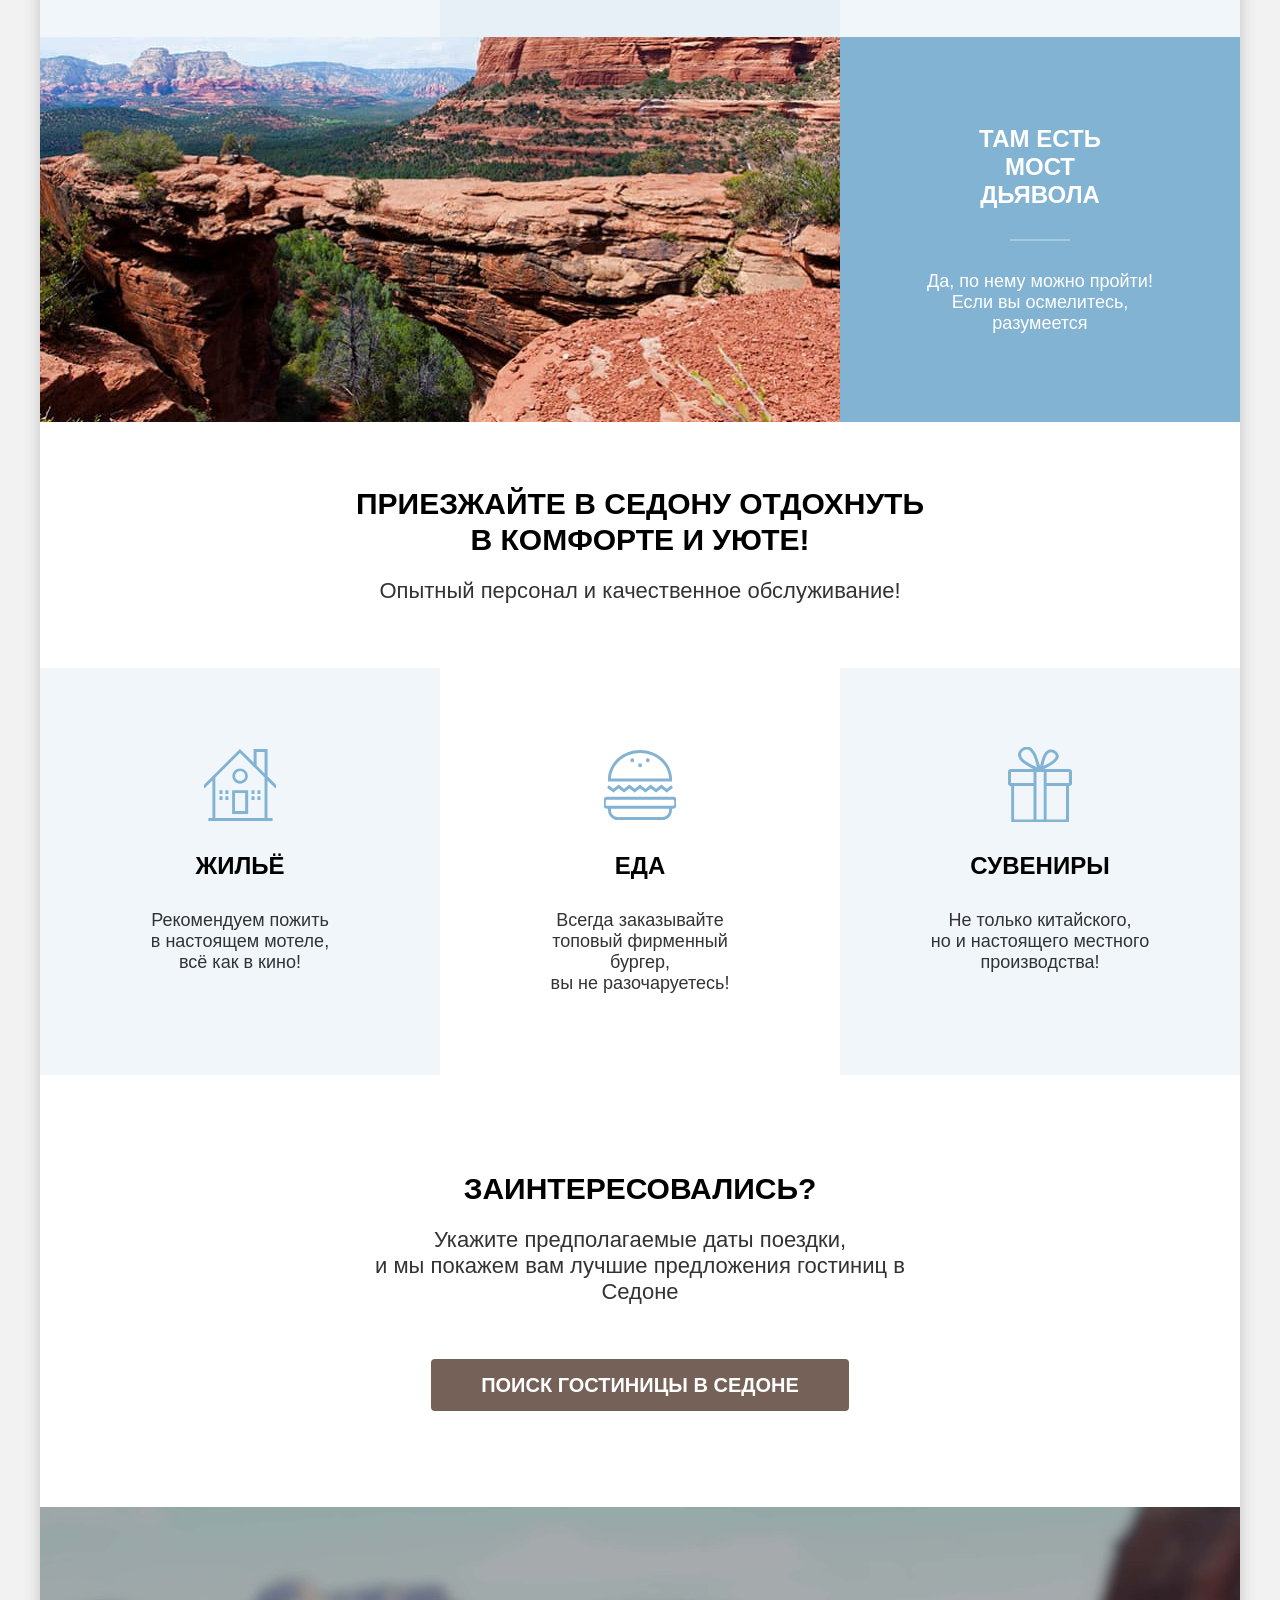
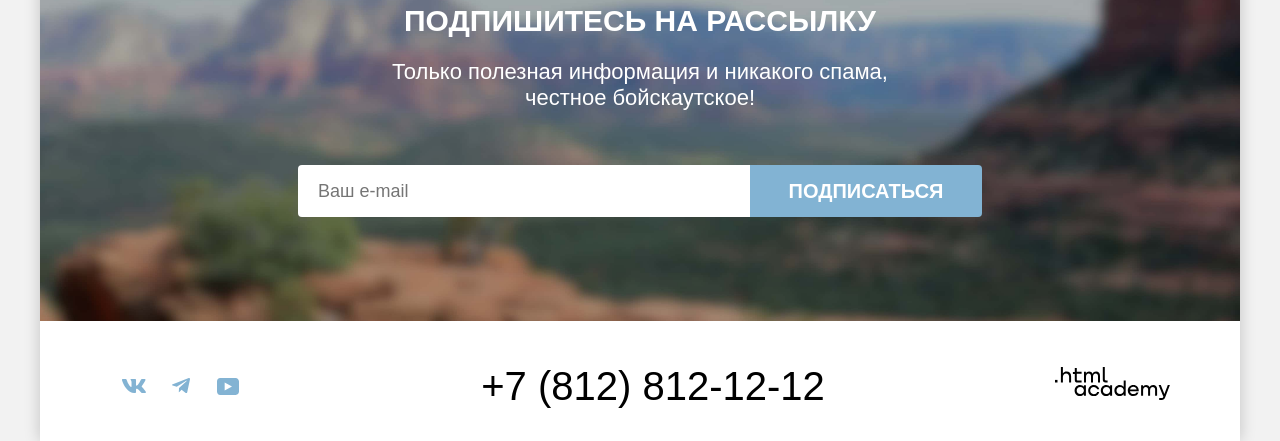
==== commit 906c4107: "Добавляет модалку, тултип и изменяет форму" ====
--- a/index.html
+++ b/index.html
@@ -4,6 +4,7 @@
   <head>
     <meta charset="utf-8">
     <meta name="viewport" content="width=device-width,initial-scale=1">
+    <link rel="icon" type="image/png" href="images/favicon.png">
     <link rel="stylesheet" href="styles/style.css">
     <title>HTML Academy: Седона</title>
   </head>
@@ -17,36 +18,27 @@
           </a>
           <ul class="navigation__list">
             <li class="navigation__item">
-              <a class="navigation__link navigation__link_current" href="#" aria-current="page">Главная</a>
+              <a class="title title_small navigation__link navigation__link_current" href="#"
+                aria-current="page">Главная</a>
             </li>
             <li class="navigation__item">
-              <a class="navigation__link" href="#">О Седоне</a>
+              <a class="title title_small navigation__link" href="#">О Седоне</a>
             </li>
             <li class="navigation__item">
-              <a class="navigation__link" href="catalog.html">Гостиницы</a>
+              <a class="title title_small navigation__link" href="catalog.html">Гостиницы</a>
             </li>
           </ul>
         </nav>
         <div class="page-header__user user-menu">
           <a class="user-menu__search user-menu__button" href="#">
-            <svg class="user-menu__icon" width="20" height="20" viewBox="0 0 20 20" fill="none" xmlns="http://www.w3.org/2000/svg" aria-hidden="true" focusable="false">
-              <path
-                d="M19.5 18.0083L15.8 14.3287C16.8 13.0359 17.5 11.3453 17.5 9.4558C17.5 5.08011 13.9 1.5 9.5 1.5C5.1 1.5 1.5 5.17956 1.5 9.55525C1.5 13.9309 5.1 17.511 9.5 17.511C11.3 17.511 13 16.9144 14.4 15.8204L18.1 19.5L19.5 18.0083ZM9.5 15.5221C6.2 15.5221 3.5 12.837 3.5 9.55525C3.5 6.27348 6.2 3.5884 9.5 3.5884C12.8 3.5884 15.5 6.27348 15.5 9.55525C15.5 12.837 12.8 15.5221 9.5 15.5221Z"
-                fill="currentColor" />
-            </svg>
+
             <span class="visually-hidden">Поиск</span>
           </a>
           <a class="user-menu__favorites user-menu__button" href="#">
-            <svg class="user-menu__icon" width="20" height="20" viewBox="0 0 20 20" fill="none"
-              xmlns="http://www.w3.org/2000/svg" aria-hidden="true" focusable="false">
-              <path
-                d="M9.9 19C9.6 19 9.3 18.9 9.1 18.6C3.7 12.5 2.4 11.1 2.1 10.7C1.4 9.8 1 8.6 1 7.4C1 4.4 3.4 2 6.5 2C7.8 2 9 2.5 10 3.3C11 2.5 12.3 2 13.5 2C16.5 2 19 4.4 19 7.4C19 8.7 18.5 9.9 17.7 10.8L10.7 18.7C10.5 18.9 10.3 19 9.9 19ZM3.9 9.5C4.2 9.9 7.4 13.5 10 16.4L16.2 9.4C16.7 8.9 16.9 8.2 16.9 7.4C16.9 5.6 15.4 4.1 13.6 4.1C12.6 4.1 11.6 4.6 10.9 5.4C10.6 5.7 10.3 5.8 10 5.8C9.7 5.8 9.4 5.6 9.2 5.4C8.5 4.6 7.5 4.1 6.5 4.1C4.7 4.1 3.2 5.6 3.2 7.4C3.1 8.3 3.5 9 3.9 9.5C3.8 9.5 3.8 9.5 3.9 9.5Z"
-                fill="currentColor" />
-            </svg>
             <span class="visually-hidden">Избранное</span>
             <span class="user-menu__favorites-count">12</span>
           </a>
-          <a class="user-menu__want" href="#">хочу сюда!</a>
+          <a class="button button_primary user-menu__want" href="#">хочу сюда!</a>
         </div>
       </header>
 
@@ -60,14 +52,15 @@
         <section class="main__advantages advantages">
           <h2 class="visually-hidden">Преимущества</h2>
 
-          <p class="advantages__slogan">Седона — небольшой городок в Аризоне, заслуживающий большего!</p>
-          <p class="advantages__subtext">Рассмотрим причины, по которым Седона круче, чем Гранд-Каньон!</p>
+          <p class="title title_big title_accent advantages__slogan">Седона — небольшой городок в Аризоне, заслуживающий
+            большего!</p>
+          <p class="text_basic advantages__subtext">Рассмотрим причины, по которым Седона круче, чем Гранд-Каньон!</p>
 
           <ul class="advantages__list">
 
             <li class="advantages__item advantages__item_dark advantages__item_special">
               <div class="advantages__container">
-                <h3 class="advantages__title advantages__title_special">Настоящий городок</h3>
+                <h3 class="title title_accent advantages__title advantages__title_special">Настоящий городок</h3>
                 <p class="advantages__text advantages__text_dark">Седона — не аттракцион для туристов, там течёт своя
                   жизнь</p>
               </div>
@@ -77,21 +70,21 @@
             <li class="advantages__item advantages__item_light">
 
               <div class="advantages__container">
-                <h3 class="advantages__title">Небольшая площадь</h3>
+                <h3 class="title title_accent advantages__title">Небольшая площадь</h3>
                 <p class="advantages__text">Все достопримечательности находятся очень близко</p>
               </div>
             </li>
 
             <li class="advantages__item ">
               <div class="advantages__container">
-                <h3 class="advantages__title">Красивая дорога</h3>
+                <h3 class="title title_accent advantages__title">Красивая дорога</h3>
                 <p class="advantages__text">Ехать в Седону из Лас-Вегаса совсем не скучно!</p>
               </div>
             </li>
 
             <li class="advantages__item advantages__item_light">
               <div class="advantages__container">
-                <h3 class="advantages__title">Мало туристов</h3>
+                <h3 class="title title_accent advantages__title">Мало туристов</h3>
                 <p class="advantages__text">Большинство едет в Гранд Каньон и толпится там</p>
               </div>
             </li>
@@ -99,8 +92,8 @@
             <li class="advantages__item advantages__item_dark advantages__item_special">
               <img class="advantages__image" src="images/devils-bridge.jpg" width="800" height="385" alt="Мост дьявола">
               <div class="advantages__container">
-                <h3 class="advantages__title advantages__title_special">Там есть
-                  мост дьявола</h3>
+                <h3 class="title title_accent advantages__title advantages__title_special">Там есть <br>мост дьявола
+                </h3>
                 <p class="advantages__text advantages__text_dark">Да, по нему можно пройти! Если вы осмелитесь,
                   разумеется</p>
               </div>
@@ -111,44 +104,44 @@
         <section class="main__facilities facilities">
           <h2 class="visually-hidden">Возможности</h2>
           <p class="facilities__heading">Приезжайте в Седону отдохнуть<br>в комфорте и уюте!</p>
-          <p class="facilities__text">Опытный персонал и качественное обслуживание!</p>
+          <p class="text_basic facilities__subtext">Опытный персонал и качественное обслуживание!</p>
           <ul class="facilities__list">
             <li class="facilities__item facilities__item_dark facilities__item_home">
-              <h3 class="facilities__item-title">Жильё</h3>
-              <p class="facilities__item-text">Рекомендуем пожить в настоящем мотеле,
-                всё как в кино!</p>
+              <h3 class="title title_accent facilities__title">Жильё</h3>
+              <p class="facilities__text">Рекомендуем пожить <br>в настоящем мотеле, <br>всё как в кино!</p>
             </li>
             <li class="facilities__item facilities__item_food">
-              <h3 class="facilities__item-title">Еда</h3>
-              <p class="facilities__item-text">Всегда заказывайте
-                топовый фирменный бургер, вы не разочаруетесь!</p>
+              <h3 class="title title_accent facilities__title">Еда</h3>
+              <p class="facilities__text">Всегда заказывайте <br>топовый фирменный бургер, <br>вы не разочаруетесь!</p>
             </li>
             <li class="facilities__item facilities__item_dark facilities__item_souvenirs">
-              <h3 class="facilities__item-title">Сувениры</h3>
-              <p class="facilities__item-text">Не только китайского,
-                но и настоящего местного производства!</p>
+              <h3 class="title title_accent facilities__title">Сувениры</h3>
+              <p class="facilities__text">Не только китайского, <br>но и настоящего местного <br>производства!</p>
             </li>
           </ul>
         </section>
 
         <section class="main__hotel-search hotel-search">
           <h2 class="visually-hidden">Поиск гостиницы</h2>
-          <p class="hotel-search__heading">Заинтересовались?</p>
-          <p class="hotel-search__text">Укажите предполагаемые даты поездки, и мы покажем вам лучшие предложения
-            гостиниц
-            в Седоне</p>
-          <button class="hotel-search__button" type="button">Поиск гостинницы в седоне</button>
+          <p class="title title_big title_accent hotel-search__heading">Заинтересовались?</p>
+          <p class="text_basic hotel-search__text">
+            Укажите предполагаемые даты поездки, <br>и мы покажем вам лучшие предложения гостиниц в Седоне
+          </p>
+          <button class="button button_big button_primary hotel-search__button" type="button">
+            Поиск гостиницы в седоне
+          </button>
         </section>
 
         <section class="main__subscribe subscribe subscribe_special">
-          <h2 class="subscribe__heading">Подпишитесь на рассылку</h2>
-          <p class="subscribe__text subscribe__text_special">Только полезная информация и никакого спама, честное
-            бойскаутское!</p>
+          <h2 class="title title_big title_accent subscribe__heading">Подпишитесь на рассылку</h2>
+          <p class="text_basic subscribe__text subscribe__text_special">
+            Только полезная информация и никакого спама, <br>честное бойскаутское!
+          </p>
           <form class="subscribe__form" action="https://echo.htmlacademy.ru" method="post">
             <label class="visually-hidden" for="email">Укажите ваш e-mail</label>
             <input class="subscribe__email subscribe__email_special" type="email" name="email" id="email"
               placeholder="Ваш e-mail" required autocomplete="email">
-            <button class="subscribe__button" type="submit">Подписаться</button>
+            <button class="button button_big button_secondary subscribe__button" type="submit">Подписаться</button>
           </form>
         </section>
       </main>
@@ -191,7 +184,8 @@
         </ul>
         <a class="page-footer__phone" href="tel:+78128121212">+7 (812) 812-12-12</a>
         <a class="page-footer__logo" href="https://htmlacademy.ru/intensive/htmlcss">
-          <svg width="115" height="33" viewBox="0 0 115 33" fill="currentColor" xmlns="http://www.w3.org/2000/svg" aria-hidden="true" focusable="false">
+          <svg width="115" height="33" viewBox="0 0 115 33" fill="currentColor" xmlns="http://www.w3.org/2000/svg"
+            aria-hidden="true" focusable="false">
             <path d="M0 12.9V15.5H2.5V12.9H0Z" />
             <path
               d="M11.6 4.5C10 4.5 8.8 5.2 8 6.2H7.9V0H5.9V15.5H7.9V10.2C7.9 8.1 9.2 6.6 11.2 6.6C13 6.6 14.1 8 14.1 9.8V15.5H16.1V9.4C16.2 6.4 14.3 4.5 11.6 4.5Z" />
@@ -219,7 +213,73 @@
           <span class="visually-hidden">HTML Academy</span>
         </a>
       </footer>
+      <div class="modal modal_hidden">
+        <div class="modal__content">
+          <h2 class="title title_big title_accent modal__title">Поиск гостиницы в Седоне</h2>
+          <button class="modal__close"><span class="visually-hidden">Закрыть</span></button>
+          <form action="post" class="modal__form" action="https://echo.htmlacademy.ru">
+            <label class="title title_small modal__label modal__label_arrival" for="arrival-date">Дата Заезда:</label>
+            <input class="modal__input modal__input_arrival" type="text" name="arrival-date" id="arrival-date"
+              placeholder="Укажите дату" required value="27 апреля 2020">
+            <p class="modal__info modal__info_arrival modal__info_error">Мы не можем отправить вас в прошлое.</p>
+
+            <label class="title title_small modal__label modal__label_departure" for="departure-date">Дата
+              Выезда:</label>
+            <input class="modal__input modal__input_departure" type="text" name="departure-date"
+              id="departure-date"="Укажите дату" required value="1 сентября 2021">
+            <p class="modal__info modal__info_departure">На эти даты есть свободные номера. Пока есть.</p>
+
+            <label class="title title_small modal__label modal__label_adult" for="adults">Взрослые:</label>
+            <div class="modal__container_adult modal__countainer">
+              <button class="modal__changer modal__changer_minus" type="button">
+                <span class="visually-hidden">Уменьшить количество взрослых</span>
+                <span class="modal__changer-inner">
+                </span>
+              </button>
+              <input class="modal__counter" type="number" inputmode="numeric" name="adults" id="adults" value="2"
+                min="0" max="9" step="1" required>
+              <button class="modal__changer modal__changer_plus" type="button">
+                <span class="visually-hidden">Увеличить количество взрослых</span>
+                <span class="modal__changer-inner">
+                </span>
+              </button>
+            </div>
+
+            <div class="modal__children-tooltip">
+              <label class="title title_small modal__label modal__label_children" for="children">Дети:</label>
+              <span class="modal__tooltip">
+                <button class="modal__tooltip-button" type="button" aria-labelledby="tooltip-text">
+                  <svg class="modal__tooltip-icon" width="2" height="12" viewBox="0 0 2 12" fill="none"
+                    xmlns="http://www.w3.org/2000/svg">
+                    <path fill-rule="evenodd" clip-rule="evenodd" d="M0 0H2V2H0V0ZM2 12H0V3H2V12Z" />
+                  </svg>
+                </button>
+                <span class="modal__tooltip-text" role="tooltip" id="tooltip-text">
+                  Укажите количество детей, которые будут с вами, возраст которых от 6 до 18 лет. Дети до 6 лет
+                  размещаются бесплатно.
+                </span>
+            </div>
+            <div class="modal__container_children modal__countainer">
+              <button class="modal__changer modal__changer_minus" type="button">
+                <span class="visually-hidden">Уменьшить количество детей</span>
+                <span class="modal__changer-inner">
+                </span>
+              </button>
+              <input class="modal__counter" type="number" inputmode="numeric" name="children" id="children" value="2"
+                min="0" max="9" step="1" required>
+              <button class="modal__changer modal__changer_plus" type="button">
+                <span class="visually-hidden">Увеличить количество детей</span>
+                <span class="modal__changer-inner">
+                </span>
+              </button>
+            </div>
+
+            <button class="button button_big button_secondary modal__button" type="submit">Найти</button>
+          </form>
+        </div>
+      </div>
     </div>
+    <script src="scripts/modal.js"></script>
   </body>
 
 </html>
--- a/styles/style.css
+++ b/styles/style.css
@@ -30,7 +30,7 @@
   --color-background-quaternary: rgba(130, 179, 211, 0.2);
 
   --color-image-background: #a9a2a2;
-
+  --color-background-basic: rgba(0, 0, 0, 0.3);
   --color-button-background-primary: #756157;
   --color-button-background-primary-hover: #615048;
   --color-button-background-secondary: #82b3d3;
@@ -41,12 +41,11 @@
   --color-button-background-disabled: #e5e5e5;
 
   --icons-basic: #000000;
+  --icons-basic-active: rgba(0, 0, 0, 0.2);
   --icons-second: #83b3d3;
-  --icons-text: #7db54f;
-  --icons-hover: #756157;
-  --icons-active: rgba(117, 97, 87, 0.3);
   --icons-second-hover: #68a2ca;
   --icons-second-active: rgba(104, 162, 202, 0.3);
+  --forms-inputs: #3f5e72;
 
   --font-size-text-block: 18px;
   --font-size-text-small: 16px;
@@ -79,6 +78,8 @@
 
   --font-weight-bold: 700;
   --font-weight-regular: 400;
+
+  --border-radius: 4px;
 }
 
 html {
@@ -108,6 +109,105 @@
   overflow: hidden;
 }
 
+.button_primary {
+  background-color: var(--color-button-background-primary);
+
+  &:is(:hover, :focus-visible) {
+    background-color: var(--color-button-background-primary-hover);
+  }
+
+  &:active {
+    background-color: var(--color-button-background-primary);
+    color: var(--color-text-tertiary-active);
+  }
+}
+
+.button_secondary {
+  background-color: var(--color-button-background-secondary);
+
+  &:is(:hover, :focus-visible) {
+    background-color: var(--color-button-background-secondary-hover);
+  }
+
+  &:active {
+    background-color: var(--color-button-background-secondary);
+    color: var(--color-text-tertiary-active);
+  }
+}
+
+.button_tertiary {
+  background-color: var(--color-button-background-tertiary);
+
+  &:is(:hover, :focus-visible) {
+    background-color: var(--color-button-background-tertiary-hover);
+  }
+
+  &:active {
+    background-color: var(--color-button-background-tertiary);
+    color: var(--color-text-tertiary-active);
+  }
+}
+
+.button {
+  font-family: inherit;
+  font-size: var(--font-size-button-secondary);
+  line-height: var(--line-height-button-secondary);
+  font-weight: var(--font-weight-bold);
+  color: var(--color-text-tertiary);
+  text-decoration: none;
+  text-transform: uppercase;
+  text-align: center;
+  border: none;
+  border-radius: var(--border-radius);
+  margin: 0;
+  padding: 8px 0.5em;
+  cursor: pointer;
+  transition: background-color 0.3s ease-in-out, color 0.3s ease-in-out;
+
+  &:disabled {
+    background-color: var(--color-button-background-disabled);
+    color: var(--color-text-tertiary);
+    pointer-events: none;
+  }
+}
+
+.button_big {
+  font-size: var(--font-size-button-primary);
+  line-height: var(--line-height-button-primary);
+}
+
+.title {
+  margin: 0;
+  font-size: var(--font-size-heading-tertiary);
+  line-height: var(--line-height-heading-tertiary);
+  font-weight: var(--font-weight-bold);
+}
+
+.title_small {
+  font-size: var(--font-size-heading-quaternary);
+  line-height: var(--line-height-heading-quaternary);
+}
+
+.title_big {
+  font-size: var(--font-size-heading-secondary);
+  line-height: var(--line-height-heading-secondary);
+}
+
+.title_huge {
+  font-size: var(--font-size-heading-primary);
+  line-height: var(--line-height-heading-primary);
+}
+
+.title_accent {
+  text-transform: uppercase;
+  text-align: center;
+}
+
+.text_basic {
+  font-size: var(--font-size-text-basic);
+  line-height: var(--line-height-text-basic);
+}
+
 .page {
   margin: unset;
   height: 100%;
@@ -145,11 +245,14 @@
 
 .navigation__logo {
   margin-block-end: -6px;
+  height: 70px;
 }
 
 .navigation__image {
   display: block;
   flex-shrink: 0;
+  height: 100%;
+  width: auto;
 }
 
 .navigation__list {
@@ -158,7 +261,7 @@
   margin: 0;
   padding: 0;
   list-style-type: none;
-  gap: 8px 16px;
+  row-gap: 10px;
   align-items: center;
 }
 
@@ -166,27 +269,34 @@
   text-decoration: none;
   display: block;
   color: inherit;
-  font-weight: var(--font-weight-bold);
-  font-size: var(--font-size-heading-quaternary);
-  line-height: var(--line-height-heading-quaternary);
   padding: 20px 16px;
-}
-
-.navigation__link:hover,
-.navigation__link:focus-visible {
-  color: var(--color-text-primary-hover);
-}
-
-.navigation__link:active {
-  color: var(--color-text-primary-active);
-}
-
-.navigation__link_current {
-  border-bottom: 2px solid #756257;
+  position: relative;
+
+  &:not(.navigation__link_current) {
+
+    &:is(:hover, :focus-visible) {
+      color: var(--color-text-primary-hover);
+    }
+
+    &:active {
+      color: var(--color-text-primary-active);
+    }
+  }
+}
+
+.navigation__link_current::after {
+  content: "";
+  position: absolute;
+  bottom: -1px;
+  left: 16px;
+  width: calc(100% - 32px);
+  height: 2px;
+  background-color: #756257;
+  /* border-bottom: 2px solid #756257; */
 }
 
 .user-menu {
-  margin-inline-start: auto;
+  align-self: start;
   display: flex;
   align-items: center;
   justify-content: flex-end;
@@ -194,6 +304,7 @@
   row-gap: 20px;
   flex-wrap: wrap;
   flex-grow: 1;
+  margin-inline-start: auto;
 }
 
 .user-menu__button {
@@ -202,26 +313,49 @@
   text-decoration: none;
   position: relative;
   color: inherit;
-}
-
-.user-menu__button:hover,
-.user-menu__button:focus-visible {
-  color: var(--color-text-primary-hover);
-
-  & .user-menu__favorites-count {
-    color: var(--color-text-tertiary-hover);
-    background-color: var(--color-button-background-tertiary-hover);
-  }
-}
-
-.user-menu__button:active {
-  color: var(--color-text-primary-active);
-
-  & .user-menu__favorites-count {
-    color: var(--color-text-tertiary-active);
-    background-color: var(--color-button-background-tertiary);
-  }
-
+
+  &::after {
+    content: "";
+    position: absolute;
+    top: 0;
+    right: 0;
+    width: 100%;
+    height: 100%;
+    mask-position: center;
+    mask-repeat: no-repeat;
+    background-color: var(--color-text-primary);
+    transition: background-color 0.3s ease-in-out;
+  }
+
+  &:is(:hover, :focus-visible) {
+    &::after {
+      background-color: var(--color-text-primary-hover);
+    }
+
+    & .user-menu__favorites-count {
+      color: var(--color-text-tertiary-hover);
+      background-color: var(--color-button-background-tertiary-hover);
+    }
+  }
+
+  &:active {
+    &::after {
+      background-color: var(--color-text-primary-active);
+    }
+
+    & .user-menu__favorites-count {
+      color: var(--color-text-tertiary-active);
+      background-color: var(--color-button-background-tertiary);
+    }
+  }
+}
+
+.user-menu__search::after {
+  mask-image: url("../images/search.svg");
+}
+
+.user-menu__favorites::after {
+  mask-image: url("../images/heart.svg");
 }
 
 .user-menu__icon {
@@ -251,27 +385,10 @@
 }
 
 .user-menu__want {
-  font-size: var(--font-size-button-secondary);
-  line-height: var(--line-height-button-secondary);
-  font-weight: var(--font-weight-bold);
-  background-color: var(--color-button-background-primary);
-  color: var(--color-text-tertiary);
-  text-transform: uppercase;
-  text-decoration: none;
-  padding: 8px 34px;
-  border: none;
-  border-radius: 4px;
+  min-width: 160px;
+  box-sizing: border-box;
   margin-inline-start: 20px;
-}
-
-.user-menu__want:hover,
-.user-menu__want:focus-visible {
-  background-color: var(--color-button-background-primary-hover);
-}
-
-.user-menu__want:active {
-  background-color: var(--color-button-background-primary);
-  color: var(--color-text-tertiary-active);
+  display: block;
 }
 
 .hero {
@@ -295,18 +412,11 @@
 }
 
 .advantages__slogan {
-  font-size: var(--font-size-heading-secondary);
-  line-height: var(--line-height-heading-secondary);
-  font-weight: var(--font-weight-bold);
-  text-align: center;
-  text-transform: uppercase;
-  margin: 0 auto 20px;
+  margin: 0 auto 25px;
   max-width: 620px;
 }
 
 .advantages__subtext {
-  font-size: var(--font-size-text-basic);
-  line-height: var(--line-height-text-basic);
   color: var(--color-text-secondary);
   text-align: center;
   margin-block-end: 90px;
@@ -356,10 +466,6 @@
 }
 
 .advantages__title {
-  font-size: var(--font-size-heading-tertiary);
-  line-height: var(--line-height-heading-tertiary);
-  font-weight: var(--font-weight-bold);
-  text-transform: uppercase;
   margin: 0 auto 30px;
   max-width: 175px;
 }
@@ -369,7 +475,7 @@
   display: block;
   width: 60px;
   height: 2px;
-  background-color: rgba(0, 0, 0, 0.3);
+  background-color: var(--color-background-basic);
   margin: 30px auto 0;
 }
 
@@ -399,9 +505,7 @@
   margin: 64px auto 20px;
 }
 
-.facilities__text {
-  font-size: var(--font-size-text-basic);
-  line-height: var(--line-height-text-basic);
+.facilities__subtext {
   color: var(--color-text-secondary);
   margin: 0 auto 64px;
 }
@@ -448,15 +552,12 @@
   background-color: var(--color-background-tertiary);
 }
 
-.facilities__item-title {
-  font-size: var(--font-size-heading-tertiary);
-  line-height: var(--line-height-heading-tertiary);
-  font-weight: var(--font-weight-bold);
+.facilities__title {
   margin: 0 auto 30px;
   max-width: 230px;
 }
 
-.facilities__item-text {
+.facilities__text {
   color: var(--color-text-secondary);
   margin: 0 auto;
   max-width: 230px;
@@ -469,40 +570,16 @@
 }
 
 .hotel-search__heading {
-  font-size: var(--font-size-heading-secondary);
-  line-height: var(--line-height-heading-secondary);
-  font-weight: var(--font-weight-bold);
   margin: 0 auto 20px;
 }
 
 .hotel-search__text {
-  font-size: var(--font-size-text-basic);
-  line-height: var(--line-height-text-basic);
   color: var(--color-text-secondary);
   margin: 0 auto 54px;
 }
 
 .hotel-search__button {
-  font-size: var(--font-size-button-primary);
-  line-height: var(--line-height-button-primary);
-  font-weight: var(--font-weight-bold);
-  background-color: var(--color-button-background-primary);
-  color: var(--color-text-tertiary);
-  text-transform: uppercase;
-  padding: 8px 50px;
-  border: none;
-  border-radius: 4px;
-  cursor: pointer;
-}
-
-.hotel-search__button:hover,
-.hotel-search__button:focus-visible {
-  background-color: var(--color-button-background-primary-hover);
-}
-
-.hotel-search__button:active {
-  background-color: var(--color-button-background-primary);
-  color: var(--color-text-tertiary-active);
+  padding-inline: 50px;
 }
 
 /* subscribe */
@@ -521,16 +598,10 @@
 }
 
 .subscribe__heading {
-  font-size: var(--font-size-heading-secondary);
-  line-height: var(--line-height-heading-secondary);
-  font-weight: var(--font-weight-bold);
-  text-transform: uppercase;
   margin: 0 auto 20px;
 }
 
 .subscribe__text {
-  font-size: var(--font-size-text-basic);
-  line-height: var(--line-height-text-basic);
   color: var(--color-text-secondary);
   margin: 0 auto 54px;
 }
@@ -550,11 +621,15 @@
   font-weight: inherit;
   font-family: inherit;
   border: none;
-  border-radius: 4px 0 0 4px;
+  border-radius: var(--border-radius) 0 0 var(--border-radius);
   padding: 14px 20px;
   margin: 0;
   color: inherit;
   width: 452px;
+
+  &:focus-visible {
+    outline: 3px solid var(--icons-second);
+  }
 }
 
 .subscribe__email_reverse {
@@ -562,31 +637,8 @@
 }
 
 .subscribe__button {
-  font-size: var(--font-size-button-primary);
-  line-height: var(--line-height-button-primary);
-  font-weight: var(--font-weight-bold);
-  background-color: var(--color-button-background-secondary);
-  color: var(--color-text-tertiary);
-  text-transform: uppercase;
-  margin: 0;
-  padding: 8px 50px;
-  border: none;
-  border-radius: 0 4px 4px 0;
-  cursor: pointer;
-}
-
-.subscribe__button:hover,
-.subscribe__button:focus-visible {
-  background-color: var(--color-button-background-secondary-hover);
-}
-
-.subscribe__button:active {
-  background-color: var(--color-button-background-secondary);
-  color: var(--color-text-tertiary-active);
-}
-
-.subscribe__button:disabled {
-  background-color: var(--color-button-background-disabled);
+  min-width: 232px;
+  border-radius: 0 var(--border-radius) var(--border-radius) 0;
 }
 
 /* footer */
@@ -594,7 +646,9 @@
   padding: 40px 70px 30px;
   display: flex;
   justify-content: space-between;
+  align-items: center;
   gap: 30px;
+  min-height: 50px;
 }
 
 .social {
@@ -610,15 +664,15 @@
   min-height: 40px;
   color: var(--icons-second);
   position: relative;
-}
-
-.social__link:hover,
-.social__link:focus-visible {
-  color: var(--icons-second-hover);
-}
-
-.social__link:active {
-  color: var(--icons-second-active);
+  transition: color 0.3s ease-in-out;
+
+  &:is(:hover, :focus-visible) {
+    color: var(--icons-second-hover);
+  }
+
+  &:active {
+    color: var(--icons-second-active);
+  }
 }
 
 .social__icon {
@@ -636,30 +690,29 @@
   color: inherit;
   text-decoration: none;
   max-width: 500px;
-}
-
-.page-footer__phone:hover,
-.page-footer__phone:focus-visible {
-  color: var(--color-text-primary-hover);
-}
-
-.page-footer__phone:active {
-  color: var(--color-text-primary-active);
+  transition: color 0.3s ease-in-out;
+
+  &:is(:hover, :focus-visible) {
+    color: var(--color-text-primary-hover);
+  }
+
+  &:active {
+    color: var(--color-text-primary-active);
+  }
 }
 
 .page-footer__logo {
   color: inherit;
-}
-
-.page-footer__logo:hover,
-.page-footer__logo:focus-visible {
-  color: var(--color-text-primary-hover);
-}
-
-.page-footer__logo:active {
-  color: var(--color-text-primary-active);
-}
-
+  transition: color 0.3s ease-in-out;
+
+  &:is(:hover, :focus-visible) {
+    color: var(--color-text-primary-hover);
+  }
+
+  &:active {
+    color: var(--color-text-primary-active);
+  }
+}
 
 /* main */
 .main {
@@ -676,11 +729,9 @@
 }
 
 .main__title {
-  font-size: var(--font-size-heading-primary);
-  line-height: var(--line-height-heading-primary);
-  font-weight: var(--font-weight-bold);
   color: var(--color-text-tertiary);
-  margin: 0 auto 8px 0;
+  margin-block-end: 8px;
+  text-align: left;
 }
 
 .breadcrumbs {
@@ -737,9 +788,9 @@
   display: block;
   position: relative;
   padding-block: 3px;
-  padding-inline-end: 5px;
-  width: 15px;
-  height: 18px;
+  padding-inline-end: unset;
+  width: 18px;
+  height: 15px;
 }
 
 .breadcrumbs__icon {
@@ -748,7 +799,7 @@
   right: 0;
   bottom: 0;
   left: 0;
-  margin: auto;
+  margin: auto auto auto 0;
 }
 
 /* filters */
@@ -773,10 +824,8 @@
 }
 
 .filters__legend {
-  font-size: var(--font-size-heading-quaternary);
-  line-height: var(--line-height-heading-quaternary);
-  font-weight: var(--font-weight-bold);
   margin-block-end: 32px;
+  padding: 0;
 }
 
 .filters__list {
@@ -789,6 +838,8 @@
 }
 
 .filters__item {
+  transition: opacity 0.3s ease-in-out;
+
   &:hover {
     opacity: 0.6;
   }
@@ -804,21 +855,68 @@
   margin: 0;
   display: flex;
   flex-direction: column;
-  gap: 16px;
-}
-
-.filters__checkbox {
-  margin: 0;
-}
-
-.filters__radio {
-  margin: 0;
+  gap: 32px;
+}
+
+.filters__checkbox:checked + .filters__mark::after,
+.filters__radio:checked + .filters__mark::after {
+  background-color: var(--forms-inputs);
+}
+
+.filters__control {
+  position: relative;
+  font-size: var(--font-size-checkbox);
+  line-height: var(--line-height-checkbox);
+  padding-inline-start: 36px;
+
+  &:focus-within > .filters__mark {
+    outline: 2px solid var(--icons-second-hover);
+  }
+}
+
+.filters__mark {
+  position: absolute;
+  width: 20px;
+  height: 20px;
+  background-color: var(--color-background-primary);
+  top: 1.5px;
+  left: 0;
+
+  &::after {
+    content: "";
+    position: absolute;
+    transition: background-color 0.1s ease-in-out;
+  }
+}
+
+.filter__mark_checkbox {
+  border-radius: var(--border-radius);
+
+  &::after {
+    width: 100%;
+    height: 100%;
+    mask-image: url(../images/checkbox.svg);
+    mask-repeat: no-repeat;
+    mask-position: center;
+  }
+}
+
+.filter__mark_radio {
+  border-radius: 50%;
+
+  &::after {
+    top: 5px;
+    left: 5px;
+    width: 10px;
+    height: 10px;
+    border-radius: 50%;
+  }
 }
 
 .filters__label {
   font-size: var(--font-size-checkbox);
   line-height: var(--line-height-checkbox);
-  margin-inline-start: 16px;
+  padding-inline-start: 36px;
 }
 
 .filter__container {
@@ -828,87 +926,141 @@
   margin-inline-start: auto;
   display: flex;
   align-items: center;
+  gap: 2px;
+  margin-block-end: 44px;
+}
+
+.filters__price-container {
+  position: relative;
+  cursor: text;
+
+  &::after {
+    position: absolute;
+    display: block;
+    top: 12px;
+    right: 20px;
+    color: var(--color-background-basic);
+  }
+
+  &:has(> .filters__price_min)::after {
+    content: "от";
+  }
+
+  &:has(> .filters__price_max)::after {
+    content: "до";
+  }
+
+  &:is(:hover, :focus-visible) {
+    background-color: #e6e6e6;
+  }
+
+  &:focus-visible {
+    outline: 3px solid var(--icons-second);
+  }
 }
 
 .filters__price {
+  position: relative;
   font-family: inherit;
   font-weight: var(--font-weight-bold);
   font-size: inherit;
   line-height: inherit;
-  max-width: 96px;
+  text-align: left;
+  width: 143px;
   box-sizing: border-box;
-  padding: 12px 0 12px 20px;
+  padding: 12px 54px 12px 20px;
   border: none;
-}
-
-.filters__price:first-of-type {
-  border-radius: 4px 0 0 4px;
-}
-
-.filters__price-text {
+
+  &:focus-visible {
+    outline: 3px solid var(--icons-second);
+  }
+}
+
+.filters__price_min {
+  border-radius: var(--border-radius) 0 0 var(--border-radius);
+}
+
+.filters__price_max {
+  border-radius: 0 var(--border-radius) var(--border-radius) 0;
+}
+
+.filters__range-scale {
+  position: relative;
+  height: 4px;
+  background-color: var(--color-text-tertiary-active);
+}
+
+.filters__range-bar {
+  position: absolute;
+  height: 4px;
   background-color: var(--color-background-primary);
-  color: var(--color-text-primary);
-  padding: 12px 20px 12px 10px;
-}
-
-.filters__price-text:last-of-type {
-  border-radius: 0 4px 4px 0;
-}
-
-.filters__price-text + .filters__price {
-  margin-inline-start: 2px;
-}
+}
+
+.filters__range-toggle {
+  position: absolute;
+  width: 20px;
+  height: 20px;
+  background-color: var(--color-background-primary);
+  border-radius: 5px;
+  border: none;
+  cursor: pointer;
+
+  &:hover {
+    box-shadow: 0 4px 10px 0 rgba(0, 0, 0, 0.25);
+  }
+
+  &:focus-visible {
+    outline: 3px solid var(--icons-second);
+    box-shadow: 0 4px 10px 0 rgba(0, 0, 0, 0.25);
+  }
+
+  &:active {
+    outline: 2px solid var(--icons-second);
+    box-shadow: 0 7px 15px 0 rgba(0, 0, 0, 0.4);
+  }
+}
+
+.filters__toggle-min {
+  top: -8px;
+  left: 0;
+}
+
+.filters__toggle-max {
+  top: -8px;
+  right: 0;
+}
+
 
 .filters__button {
-  font-size: var(--font-size-button-secondary);
-  line-height: var(--line-height-button-secondary);
-  font-weight: var(--font-weight-bold);
-  color: var(--color-text-tertiary);
-  text-transform: uppercase;
   min-width: 191px;
-  border: none;
-  border-radius: 4px;
-  padding: 0 8px;
-  padding-block: 8px;
 }
 
 .filters__submit {
-  background-color: var(--color-button-background-secondary);
   margin-block-start: 56px;
-  cursor: pointer;
-}
-
-.filters__submit:hover,
-.filters__submit:focus-visible {
-  background-color: var(--color-button-background-secondary-hover);
-}
-
-.filters__submit:active {
-  background-color: var(--color-button-background-secondary);
-  color: var(--color-text-tertiary-active);
-}
-
-.filters__submit:disabled {
-  background-color: var(--color-button-background-disabled);
-  cursor: not-allowed;
 }
 
 .filters__reset {
   background-color: transparent;
-  cursor: pointer;
-}
-
-.filters__reset:hover {
-  color: var(--color-text-tertiary-hover);
-}
-
-.filters__reset:active {
-  color: var(--color-text-tertiary-active);
-}
-
-.filters__reset:disabled {
-  color: var(--color-text-tertiary-disabled);
-  cursor: not-allowed
+  padding-block: 5px;
+  border: 3px solid transparent;
+
+  &:hover {
+    color: var(--color-text-tertiary-hover);
+  }
+
+  &:focus-visible {
+    outline: none;
+    border-color: var(--icons-second);
+  }
+
+  &:active {
+    color: var(--color-text-tertiary-active);
+  }
+
+  &:disabled {
+    color: var(--color-text-tertiary-disabled);
+    background-color: transparent;
+  }
 }
 
 /* view-control */
@@ -920,26 +1072,44 @@
 }
 
 .view-control__results {
-  font-size: var(--font-size-heading-secondary);
-  line-height: var(--line-height-heading-secondary);
-  font-weight: var(--font-weight-bold);
-  text-transform: uppercase;
-  margin: 0;
+  min-height: 49px;
+  display: flex;
+  align-items: center;
+
 }
 
 .view-control__sort {
+  --border: var(--color-button-background-disabled);
   font-family: inherit;
   font-size: inherit;
   line-height: inherit;
   font-weight: inherit;
   color: inherit;
   background-color: var(--color-background-primary);
-  padding: 12px 20px;
+  padding: 14px 36px 14px 20px;
   min-width: 292px;
   box-sizing: border-box;
-  border: 2px solid #e5e5e5;
+  border: none;
+  border-radius: 4px;
+  box-shadow: inset 0 0 0 2px var(--border);
   margin-inline-start: auto;
   margin-inline-end: 14px;
+  cursor: pointer;
+  appearance: none;
+  -moz-appearance: none;
+  -webkit-appearance: none;
+  background-image: url("../images/selector-apearance.svg");
+  background-position: right 18px center;
+  background-repeat: no-repeat;
+
+  &:is(:hover, :focus-visible) {
+    --border: var(--icons-second);
+  }
+
+  &:disabled {
+    opacity: 0.3;
+    --border: var(--color-text-primary);
+  }
 }
 
 .display-type {
@@ -954,14 +1124,36 @@
 }
 
 .display-type__link {
-  padding: 15px 14px;
-  border: 1.5px solid var(--color-button-background-disabled);
-  border-radius: 4px;
+  width: 48px;
+  height: 48px;
+  box-sizing: border-box;
+  border: 2px solid var(--color-button-background-disabled);
+  border-radius: var(--border-radius);
   display: block;
-}
-
-.display-type__image {
-  display: block;
+  cursor: pointer;
+  background-position: center;
+  background-repeat: no-repeat;
+
+  &:is(:hover, :active) {
+    border: 2px solid var(--icons-basic);
+  }
+
+  &:focus-visible {
+    outline: none;
+    border-color: var(--icons-second);
+  }
+}
+
+.display-type__link_table {
+  background-image: url("../images/table.svg");
+}
+
+.display-type__link_slideshow {
+  background-image: url("../images/slideshow.svg");
+}
+
+.display-type__link_list {
+  background-image: url("../images/list.svg");
 }
 
 .display-type__link_active {
@@ -974,7 +1166,7 @@
 }
 
 .hotels {
-  padding-block: 40px 60px;
+  padding-block-start: 40px;
 }
 
 .hotels__list {
@@ -985,11 +1177,12 @@
   grid-template-columns: repeat(3, 1fr);
   gap: 20px;
   padding-block-end: 40px;
+  border-bottom: 1px solid #e6e6e6;
 }
 
 .hotels__item {
   display: grid;
-  grid-template-columns: 1fr 1fr;
+  grid-template-columns: 140px 140px;
   Grid-template-rows: min-content auto min-content min-content min-content;
   grid-template-areas: "image image"
     "title title"
@@ -1010,25 +1203,24 @@
   object-fit: contain;
   height: auto;
   display: block;
+
+  &:is(:hover, :focus-visible) {
+    opacity: 0.8;
+  }
+
+  &:active {
+    opacity: 0.6;
+  }
 }
 
 .hotels__link-title {
   text-decoration: none;
   color: inherit;
   grid-area: title;
-  display: block;
-  margin: 0;
-  margin-block-end: auto;
 }
 
 .hotels__title {
-  font-size: var(--font-size-heading-tertiary);
-  line-height: var(--line-height-heading-tertiary);
-  font-weight: var(--font-weight-bold);
-  margin: 0;
-
-  &:hover,
-  &:focus-visible {
+  &:is(:hover, :focus-visible) {
     color: var(--color-text-primary-hover);
   }
 
@@ -1051,68 +1243,12 @@
   margin: 0;
 }
 
-.hotels__button {
-  color: var(--color-text-tertiary);
-  font-size: var(--font-size-button-secondary);
-  line-height: var(--line-height-button-secondary);
-  font-weight: var(--font-weight-bold);
-  text-align: center;
-  text-transform: uppercase;
-  text-decoration: none;
-  padding: 8px 0.5em;
-  border-radius: 4px;
-  max-width: 140px;
-}
-
 .hotels__details {
-  background-color: var(--color-button-background-primary);
   grid-area: link;
 }
 
-.hotels__details:hover,
-.hotels__details:focus-visible {
-  background-color: var(--color-button-background-primary-hover);
-}
-
-.hotels__details:active {
-  background-color: var(--color-button-background-primary);
-  color: var(--color-text-tertiary-active);
-}
-
 .hotels__favorite {
-  background-color: var(--color-button-background-secondary);
-  border: none;
   grid-area: button;
-  cursor: pointer;
-}
-
-.hotels__favorite:hover,
-.hotels__favorite:focus-visible {
-  background-color: var(--color-button-background-secondary-hover);
-}
-
-.hotels__favorite:active {
-  background-color: var(--color-button-background-secondary);
-  color: var(--color-text-tertiary-active);
-}
-
-.hotels__favorite_active {
-  background-color: var(--color-button-background-tertiary);
-}
-
-.hotels__favorite_active:hover,
-.hotels__favorite_active:focus-visible {
-  background-color: var(--color-button-background-tertiary-hover);
-}
-
-.hotels__favorite_active:active {
-  background-color: var(--color-button-background-tertiary);
-}
-
-.hotels__button:disabled {
-  background-color: var(--color-button-background-disabled);
-  color: var(--color-text-tertiary);
-  cursor: default;
 }
 
 .hotels__stars {
@@ -1154,7 +1290,7 @@
   grid-area: rating;
   padding-block: 9px 8px;
   margin: 0;
-  border-radius: 4px;
+  border-radius: var(--border-radius);
 }
 
 /* pagination */
@@ -1170,40 +1306,351 @@
 }
 
 .pagination__link {
-  background-color: var(--color-button-background-secondary);
-  color: var(--color-text-tertiary);
   min-width: 60px;
   min-height: 60px;
-  border-radius: 4px;
-  text-decoration: none;
-  font-size: var(--font-size-button-primary);
-  line-height: var(--line-height-button-primary);
-  font-weight: var(--font-weight-bold);
-  text-align: center;
   display: flex;
   justify-content: center;
   align-items: center;
   height: 100%;
-  padding-inline: 0.5em;
   box-sizing: border-box;
-}
-
-.pagination__link:hover,
-.pagination__link:focus-visible {
-  background-color: var(--color-button-background-secondary-hover);
-}
-
-.pagination__link:active {
-  color: var(--color-text-tertiary-active);
-  background-color: var(--color-button-background-secondary);
 }
 
 .pagination__link_more {
   color: var(--color-text-primary);
   background-color: var(--color-background-primary);
+  cursor: unset;
 }
 
 .pagination__link_current {
   color: var(--color-text-primary);
   background-color: var(--color-button-background-quaternary);
-}
+  cursor: unset;
+}
+
+.modal {
+  position: fixed;
+  top: 0;
+  left: 0;
+  display: grid;
+  place-content: center;
+  width: 100%;
+  height: 100%;
+  background-color: rgba(242, 242, 242, 0.8);
+}
+
+.modal_hidden {
+  display: none;
+}
+
+.modal__content {
+  position: relative;
+  border: none;
+  border-radius: 30px;
+  padding: 64px 70px;
+  background-color: var(--color-background-primary);
+}
+
+.modal__title {
+  text-align: left;
+  margin-block-end: 64px;
+  margin-inline-end: 64px;
+}
+
+.modal__close {
+  position: absolute;
+  top: 64px;
+  right: 52px;
+  width: 52px;
+  height: 52px;
+  border: none;
+  border-radius: 50%;
+  background-color: var(--color-button-background-quaternary);
+  cursor: pointer;
+  transition: background-color 0.3s ease-in-out;
+
+  &:is(:hover, :focus-visible, :active) {
+    background-color: var(--color-button-background-disabled);
+  }
+
+  &:focus-visible {
+    outline: 3px solid var(--icons-second);
+  }
+
+  &:active::after,
+  &:active::before {
+    opacity: 0.3;
+  }
+}
+
+.modal__close::before,
+.modal__close::after {
+  position: absolute;
+  content: "";
+  top: 20px;
+  left: 11px;
+  width: 18px;
+  height: 2px;
+  background-color: var(--color-text-primary);
+  transition: opacity 0.3s ease-in-out;
+}
+
+.modal__close::before {
+  transform: rotate(45deg);
+}
+
+.modal__close::after {
+  transform: rotate(-45deg);
+}
+
+.modal__form {
+  display: grid;
+  grid-template-areas: "arrival-label arrival-date arrival-date arrival-date"
+    ". arrival-info arrival-info arrival-info"
+    "departure-label departure-date departure-date departure-date"
+    ". departure-info departure-info departure-info"
+    "adult-label adult-count children-label children-count"
+    "button button button button";
+  grid-template-columns: 121px 110px 189px 110px;
+  column-gap: 16px;
+  align-items: center;
+}
+
+.modal__label_arrival {
+  grid-area: arrival-label;
+}
+
+.modal__info_arrival {
+  grid-area: arrival-info;
+}
+
+.modal__label_departure {
+  grid-area: departure-label;
+}
+
+.modal__info_departure {
+  grid-area: departure-info;
+}
+
+.modal__label_adult {
+  grid-area: adult-label;
+}
+
+.modal__children-tooltip {
+  grid-area: children-label;
+  display: flex;
+  justify-content: center;
+  align-items: center;
+  gap: 10px;
+  padding-inline-start: 42px;
+}
+
+.modal__input_arrival {
+  grid-area: arrival-date;
+}
+
+.modal__input_departure {
+  grid-area: departure-date;
+}
+
+.modal__container_adult {
+  grid-area: adult-count;
+}
+
+.modal__container_children {
+  grid-area: children-count;
+}
+
+.modal__button {
+  grid-area: button;
+  margin-block-start: 48px;
+  padding-block: 18px;
+  line-height: 24px;
+}
+
+.modal__info {
+  min-height: 21px;
+  font-size: 16px;
+  line-height: 21px;
+  color: var(--color-text-secondary);
+  margin: 4px 20px 23px;
+}
+
+.modal__info_error {
+  color: #ff5757;
+}
+
+.modal__input {
+  font-size: 18px;
+  line-height: 24px;
+  font-weight: bold;
+  font-family: inherit;
+  padding: 12px 52px 12px 20px;
+  border: none;
+  border-radius: var(--border-radius);
+  position: relative;
+  background-image: url("../images/date.svg");
+  background-repeat: no-repeat;
+  background-position: right 20px center;
+  background-color: var(--color-button-background-quaternary);
+
+  &:is(:hover, :focus-visible) {
+    background-color: #e6e6e6;
+  }
+
+  &:focus-visible {
+    outline: 3px solid var(--icons-second);
+  }
+
+  &::placeholder {
+    color: var(--color-text-primary);
+    opacity: 0.6;
+  }
+}
+
+.modal__countainer {
+  min-width: 31px;
+  background-color: var(--color-button-background-quaternary);
+  display: flex;
+
+  &:has(.modal__counter:focus-visible) {
+    outline: 3px solid var(--icons-second);
+  }
+}
+
+.modal__counter {
+  font-size: 18px;
+  line-height: 20px;
+  font-weight: bold;
+  font-family: inherit;
+  width: 31px;
+  padding: 14px 5px;
+  box-sizing: border-box;
+  background-color: transparent;
+  text-align: center;
+  border:
+    none;
+  appearance: none;
+  -webkit-appearance: textfield;
+  -moz-appearance: textfield;
+
+
+  &:focus-visible {
+    outline: none;
+  }
+
+  &::-webkit-outer-spin-button,
+  &::-webkit-inner-spin-button {
+    -webkit-appearance: none;
+    margin: 0;
+  }
+
+}
+
+.modal__changer {
+  border: none;
+  cursor: pointer;
+  display: grid;
+  place-items: center;
+  padding-inline: 10px;
+  --icon-color: var(--color-text-primary-active);
+
+  &:is(:hover, :focus-visible) {
+    --icon-color: var(--icons-basic);
+  }
+
+  &:focus-visible {
+    outline: none;
+
+    & .modal__changer-inner {
+      outline: 3px solid var(--color-button-background-secondary);
+    }
+  }
+
+  &:active {
+    --icon-color: var(--icons-basic-active);
+  }
+}
+
+.modal__changer_minus {
+  order: -1;
+  --sign-icon: url("../images/minus.svg");
+}
+
+.modal__changer_plus {
+  --sign-icon: url("../images/plus.svg");
+}
+
+.modal__changer-inner {
+  display: block;
+  width: 20px;
+  height: 20px;
+  border-radius: var(--border-radius);
+
+  &::after {
+    content: "";
+    display: block;
+    width: 20px;
+    height: 20px;
+    mask-position: center;
+    mask-repeat: no-repeat;
+    background-color: var(--icon-color);
+    mask-image: var(--sign-icon, "../images/plus.svg");
+    transition: background-color 0.3s ease-in-out;
+  }
+}
+
+.modal__tooltip {
+  position: relative;
+}
+
+.modal__tooltip-button {
+  width: 26px;
+  height: 26px;
+  padding: 0;
+  display: block;
+  background-color: var(--icons-second);
+  border: none;
+  border-radius: 100%;
+
+  &:is(:hover, :focus-visible, :active) + .modal__tooltip-text {
+    display: block;
+  }
+}
+
+.modal__tooltip-icon {
+  position: absolute;
+  top: 50%;
+  left: 50%;
+  transform: translate(-50%, -50%);
+  fill: var(--color-background-primary);
+}
+
+.modal__tooltip-text {
+  display: none;
+  position: absolute;
+  width: 256px;
+  box-sizing: border-box;
+  top: calc(100% + 15px);
+  left: 13px;
+  transform: translateX(-50%);
+  font-size: 16px;
+  line-height: 20px;
+  color: var(--color-text-tertiary);
+  box-shadow: 0 15px 30px 0 var(--color-background-basic);
+  background: var(--color-text-secondary);
+  padding: 15px 18px 18px 22px;
+  border-radius: 10px;
+}
+
+.modal__tooltip-text::after {
+  content: "";
+  position: absolute;
+  top: -10px;
+  left: 50%;
+  transform: translateX(-50%);
+  width: 0;
+  height: 0;
+  border-left: 10px solid transparent;
+  border-right: 10px solid transparent;
+  border-bottom: 10px solid var(--color-text-secondary);
+}
